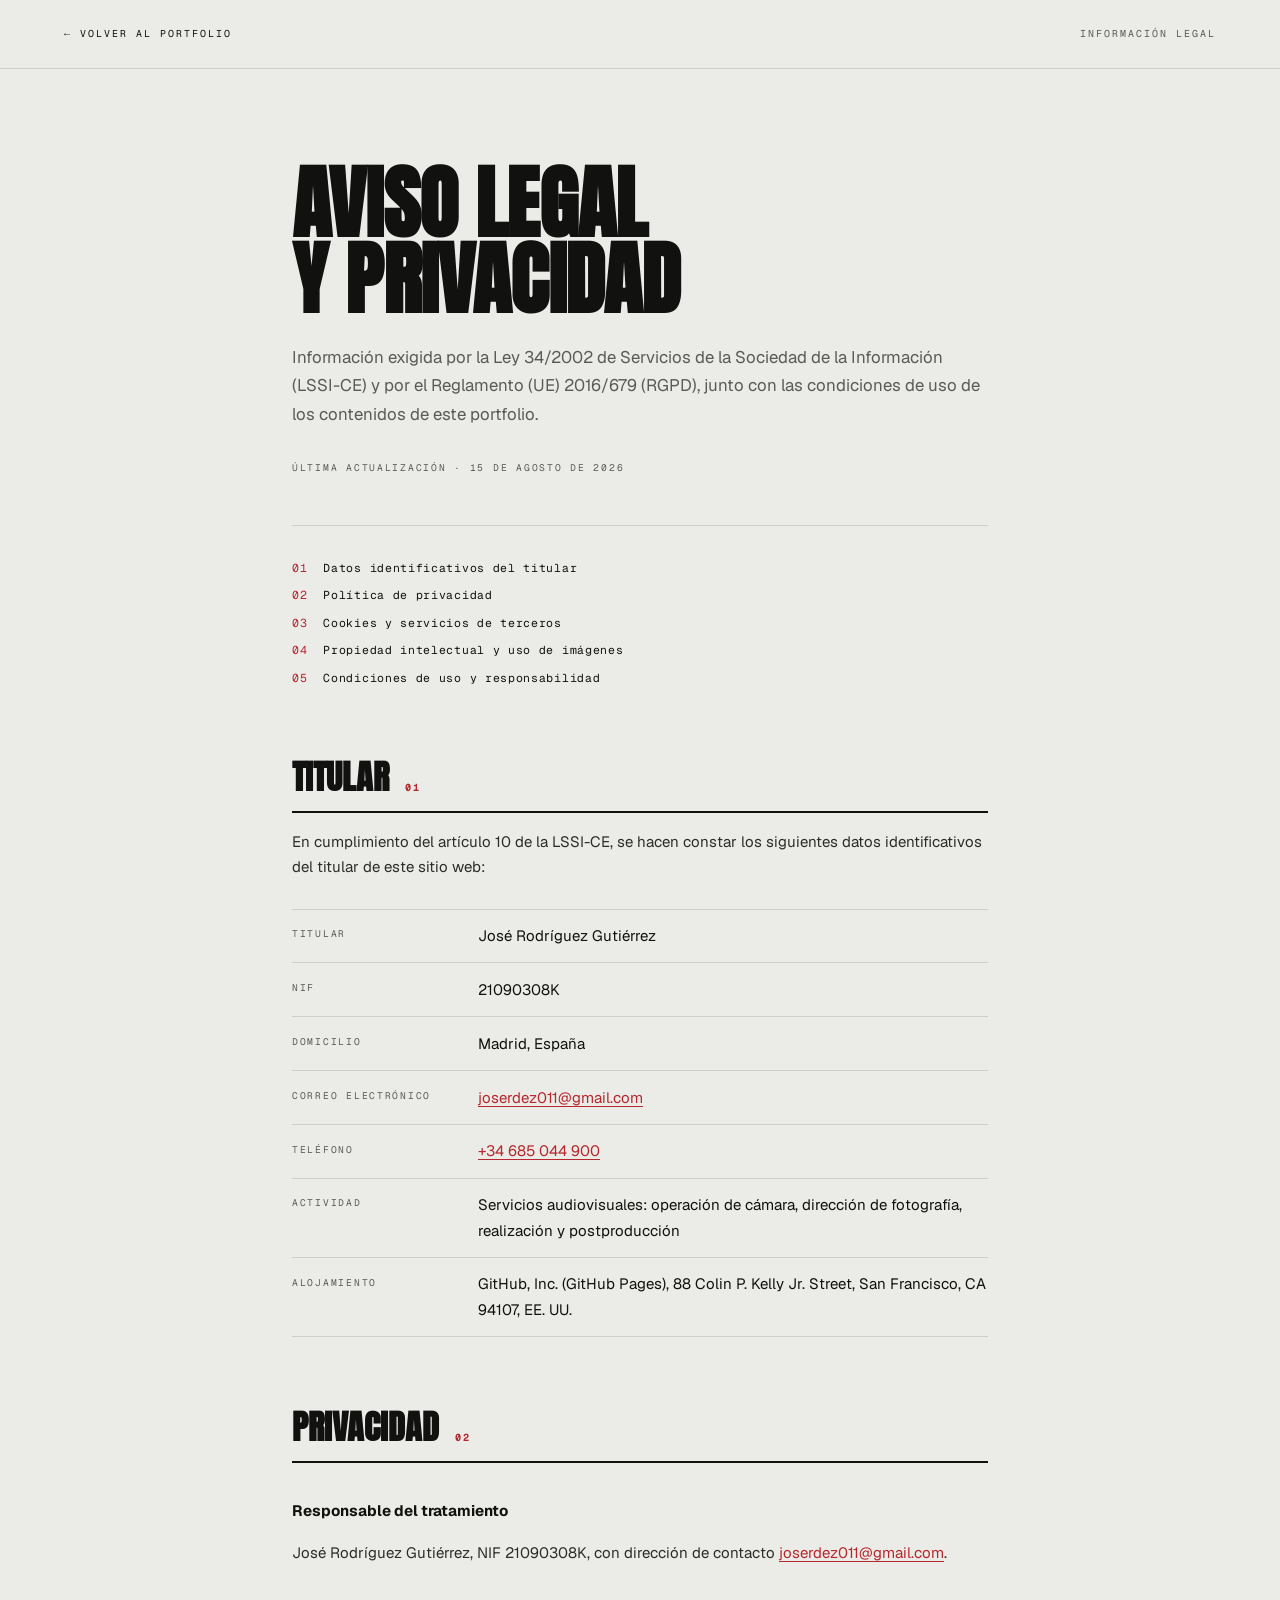
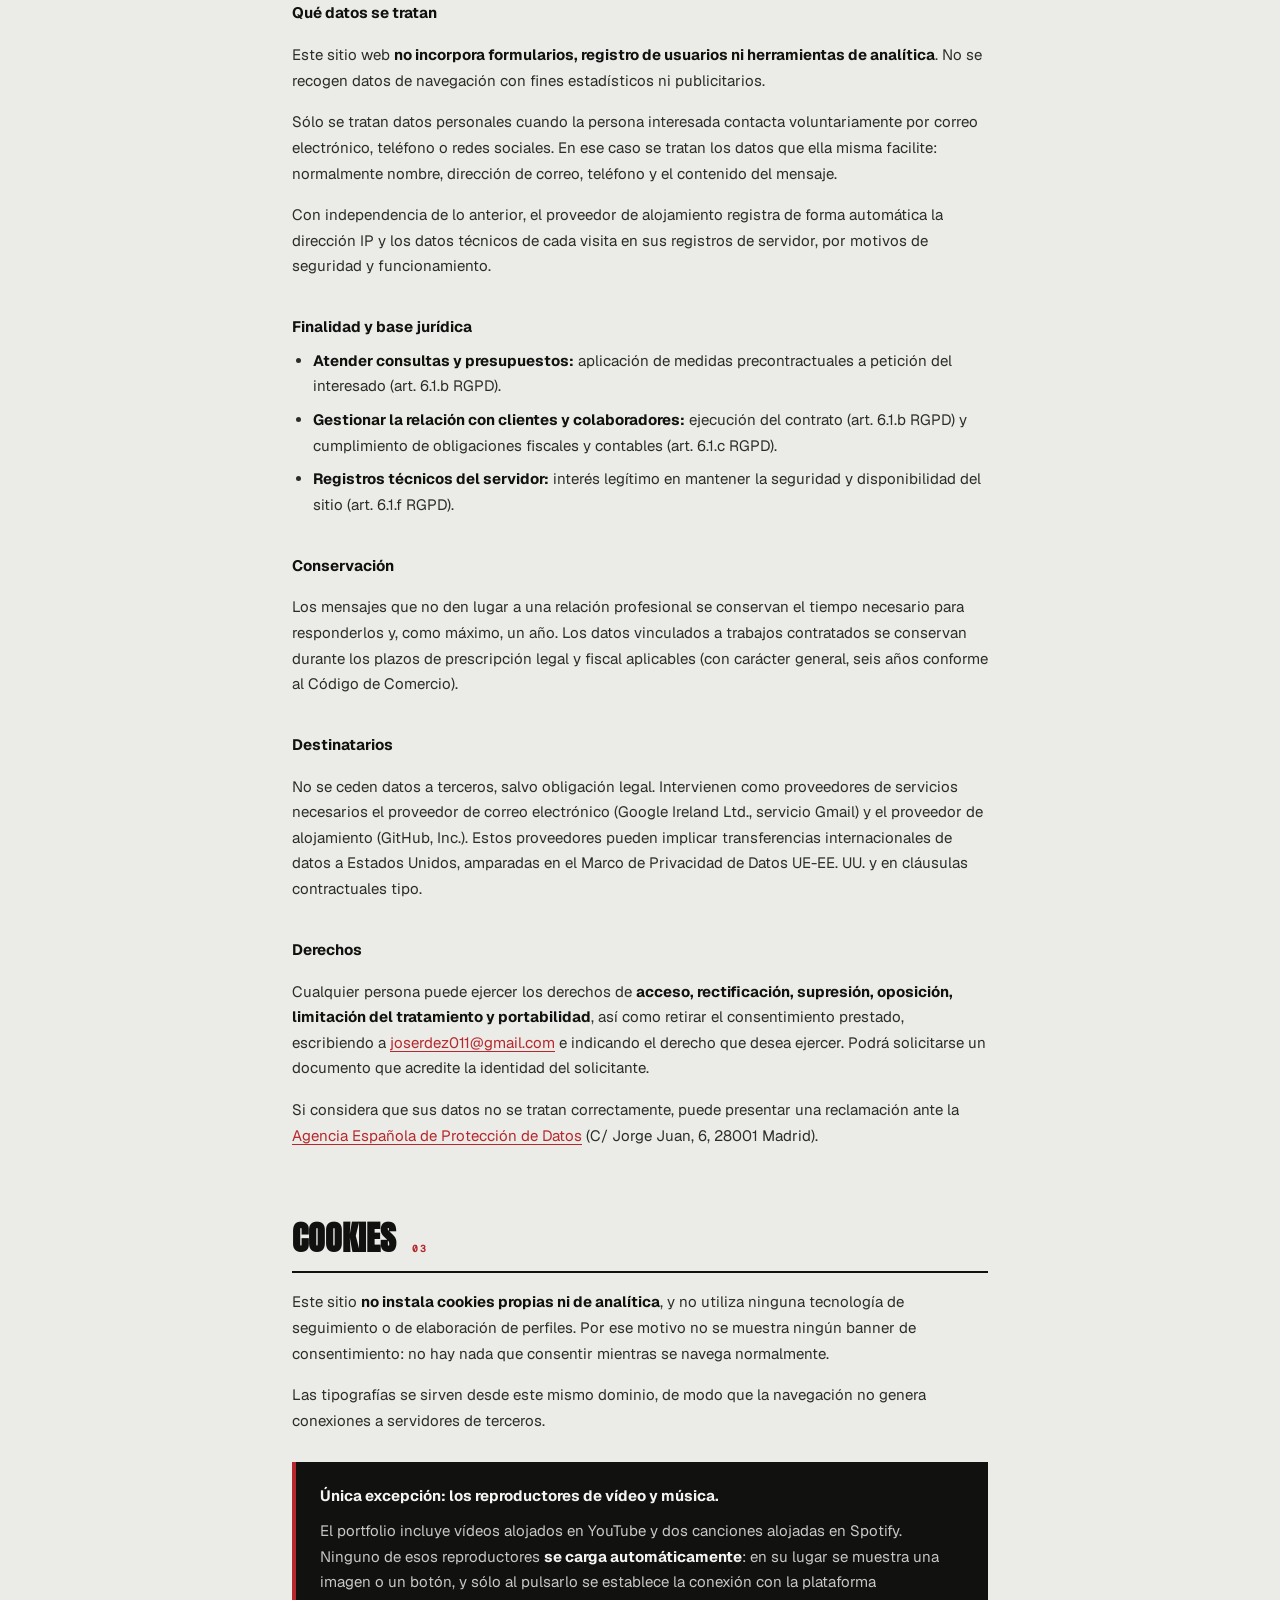
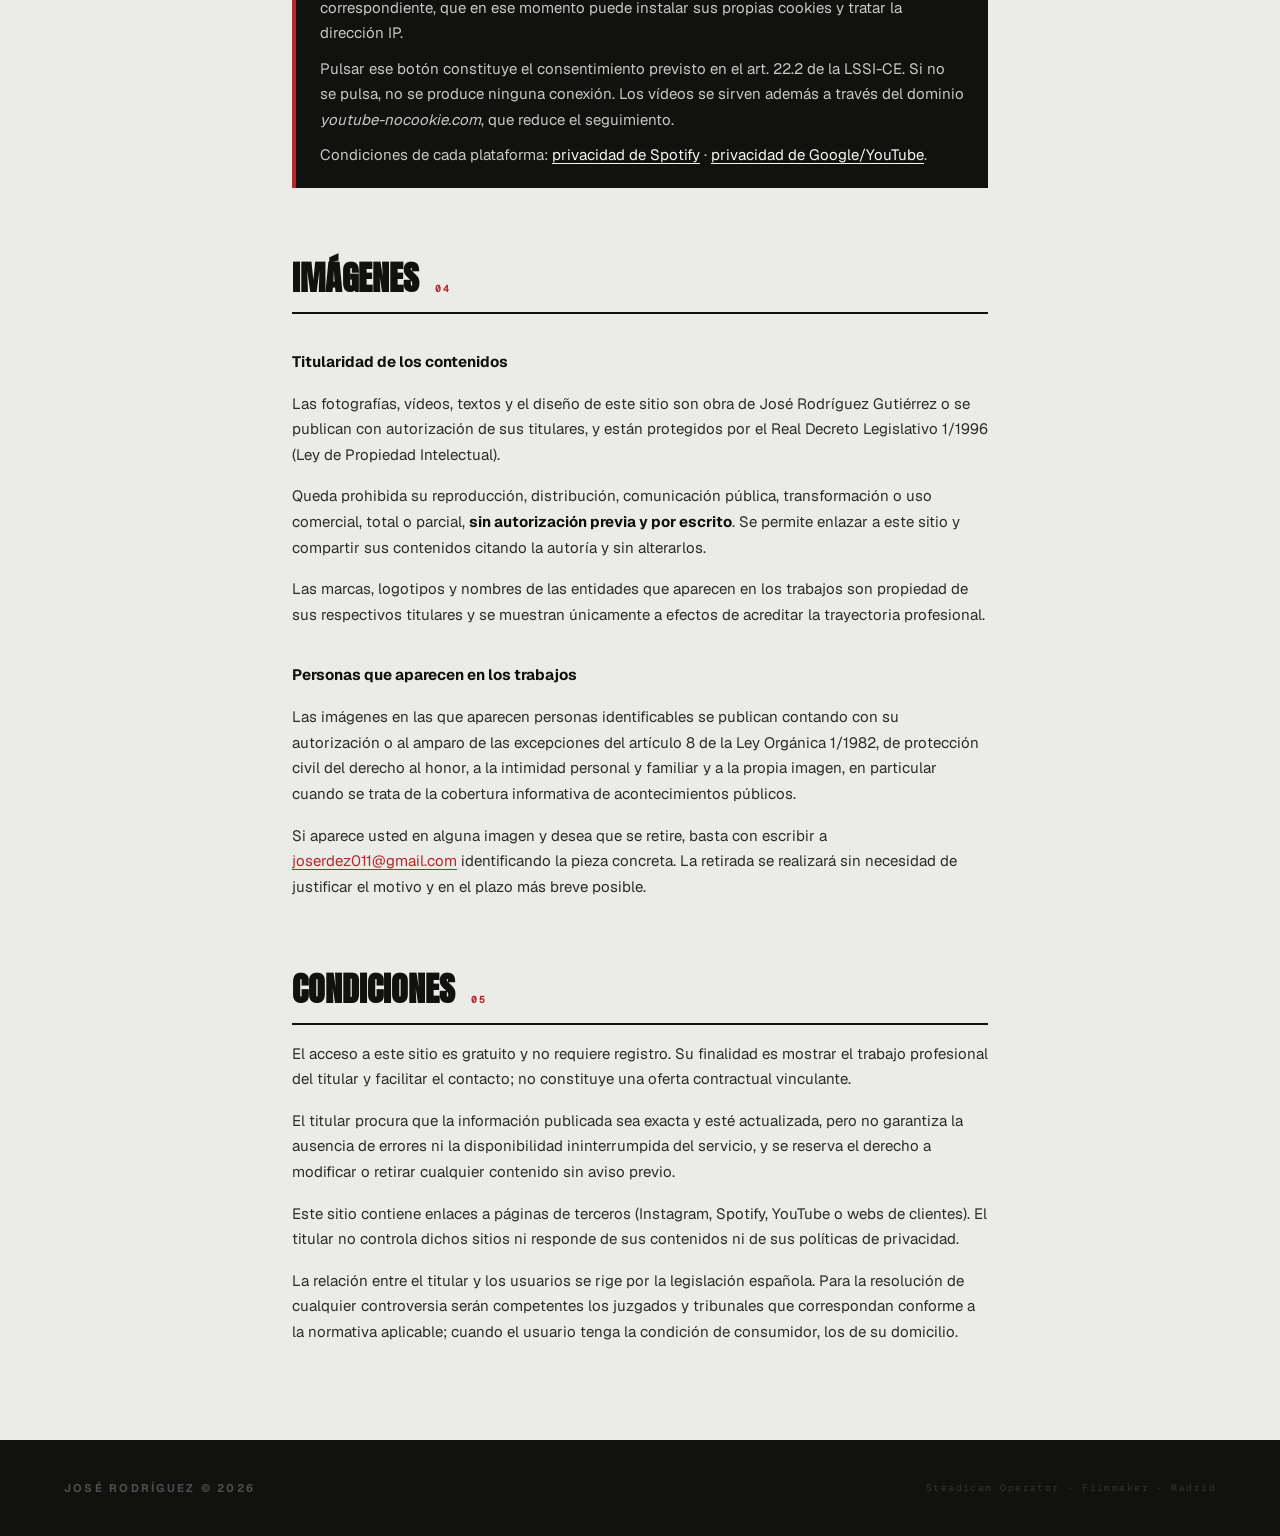
==== legal.html @ 5dd67e98 "Añade aviso legal y elimina las conexiones a terceros Cumplimiento de la LSSI-CE y del RGPD en el po" ====
<!DOCTYPE html>
<html lang="es">
<head>
  <meta charset="UTF-8">
  <meta name="viewport" content="width=device-width, initial-scale=1.0">
  <title>Aviso legal y privacidad — José Rodríguez</title>
  <meta name="description" content="Aviso legal, política de privacidad, uso de cookies y condiciones de uso de las imágenes del portfolio de José Rodríguez.">
  <meta name="robots" content="index, follow">

  <!-- Mismas tipografías autoalojadas que el portfolio (sin terceros). -->
  <link rel="preload" href="resources/fonts/geist-latin.woff2" as="font" type="font/woff2" crossorigin>
  <link href="resources/fonts/fonts.css" rel="stylesheet">

  <style>
    *, *::before, *::after { box-sizing: border-box; margin: 0; padding: 0; }
    html { font-size: 16px; scroll-behavior: smooth; }

    /* Tokens heredados de index.html para mantener la identidad visual. */
    :root {
      --bg:    #ebebe7;
      --red:   #b6282d;
      --dark:  #111110;
      --mid:   #5a5a56;
      --pale:  #d0d0cb;
      --white: #f5f5f2;
      --fh:    'Geist', 'Arial', sans-serif;
      --fb:    'Coolvetica', 'Arial Narrow', 'Arial', sans-serif;
      --fm:    'Geist Mono', monospace;
      --fd:    'Anton', 'Arial Narrow', 'Arial', sans-serif;
    }

    body {
      background: var(--bg);
      color: var(--dark);
      font-family: var(--fb);
      -webkit-font-smoothing: antialiased;
      line-height: 1.7;
    }

    /* ─── Cabecera ─────────────────────────────────────────────── */
    .l-top {
      border-bottom: 1px solid var(--pale);
      padding: 1.6rem clamp(1.4rem, 5vw, 5rem);
      display: flex; justify-content: space-between; align-items: center;
      flex-wrap: wrap; gap: 1rem;
    }
    .l-back {
      font-family: var(--fm); font-size: 0.62rem; letter-spacing: 0.2em;
      text-transform: uppercase; color: var(--dark); text-decoration: none;
      transition: color 0.25s ease;
    }
    .l-back:hover { color: var(--red); }
    .l-tag { font-family: var(--fm); font-size: 0.62rem; letter-spacing: 0.2em; text-transform: uppercase; color: var(--mid); }

    /* ─── Contenido ────────────────────────────────────────────── */
    .l-wrap { max-width: 760px; margin: 0 auto; padding: clamp(3rem, 8vw, 6rem) clamp(1.4rem, 5vw, 2rem) 6rem; }

    .l-title {
      font-family: var(--fd);
      font-size: clamp(2.6rem, 9vw, 5rem);
      line-height: 0.95; letter-spacing: -0.01em;
      text-transform: uppercase;
    }
    .l-intro { font-family: var(--fh); font-size: 1.05rem; color: var(--mid); margin-top: 1.6rem; }
    .l-updated { font-family: var(--fm); font-size: 0.6rem; letter-spacing: 0.18em; text-transform: uppercase; color: var(--mid); margin-top: 2rem; }

    /* Índice */
    .l-toc { margin-top: 3rem; padding-top: 2rem; border-top: 1px solid var(--pale); display: grid; gap: 0.5rem; }
    .l-toc a {
      font-family: var(--fm); font-size: 0.72rem; letter-spacing: 0.06em;
      color: var(--dark); text-decoration: none;
      display: flex; gap: 1rem; transition: color 0.25s ease;
    }
    .l-toc a:hover { color: var(--red); }
    .l-toc span { color: var(--red); }

    section { margin-top: 4.5rem; scroll-margin-top: 2rem; }
    h2 {
      font-family: var(--fd);
      font-size: clamp(1.5rem, 4.5vw, 2.1rem);
      line-height: 1.1; text-transform: uppercase;
      padding-bottom: 0.9rem; border-bottom: 2px solid var(--dark);
      display: flex; align-items: baseline; gap: 1rem;
    }
    h2 em { font-family: var(--fm); font-size: 0.6rem; font-style: normal; letter-spacing: 0.2em; color: var(--red); }
    h3 {
      font-family: var(--fh); font-size: 0.95rem; font-weight: 700;
      margin-top: 2.2rem;
    }
    p, li { font-family: var(--fh); font-size: 0.94rem; color: #2c2c29; margin-top: 1rem; }
    a { color: var(--red); text-underline-offset: 3px; }
    ul { margin-top: 0.4rem; padding-left: 1.3rem; }
    li { margin-top: 0.5rem; }
    strong { font-weight: 700; color: var(--dark); }

    /* Ficha de datos identificativos */
    .l-data { margin-top: 1.8rem; border-top: 1px solid var(--pale); }
    .l-row { display: grid; grid-template-columns: 170px 1fr; gap: 1rem; padding: 0.85rem 0; border-bottom: 1px solid var(--pale); }
    .l-row dt { font-family: var(--fm); font-size: 0.6rem; letter-spacing: 0.18em; text-transform: uppercase; color: var(--mid); padding-top: 0.2rem; }
    .l-row dd { font-family: var(--fh); font-size: 0.94rem; }
    @media (max-width: 560px) { .l-row { grid-template-columns: 1fr; gap: 0.2rem; } }

    /* Aviso destacado */
    .l-note {
      margin-top: 1.8rem; padding: 1.3rem 1.5rem;
      background: var(--dark); color: var(--white); border-left: 4px solid var(--red);
    }
    .l-note p { color: rgba(245,245,242,0.8); margin-top: 0.6rem; }
    .l-note p:first-child { margin-top: 0; }
    .l-note a { color: var(--white); }
    .l-note strong { color: var(--white); }

    footer {
      background: var(--dark); color: rgba(255,255,255,0.25);
      padding: 2.4rem clamp(1.4rem, 5vw, 5rem);
      display: flex; justify-content: space-between; align-items: center;
      flex-wrap: wrap; gap: 1rem 2rem;
    }
    .foot-name { font-family: var(--fh); font-size: 0.7rem; font-weight: 700; letter-spacing: 0.2em; text-transform: uppercase; }
    .foot-copy { font-family: var(--fm); font-size: 0.6rem; letter-spacing: 0.15em; color: rgba(255,255,255,0.15); }
  </style>
</head>
<body>

<header class="l-top">
  <a class="l-back" href="index.html">← Volver al portfolio</a>
  <span class="l-tag">Información legal</span>
</header>

<main class="l-wrap">
  <h1 class="l-title">Aviso legal<br>y privacidad</h1>
  <p class="l-intro">Información exigida por la Ley 34/2002 de Servicios de la Sociedad de la Información (LSSI-CE) y por el Reglamento (UE) 2016/679 (RGPD), junto con las condiciones de uso de los contenidos de este portfolio.</p>
  <p class="l-updated">Última actualización · 15 de agosto de 2026</p>

  <nav class="l-toc" aria-label="Índice">
    <a href="#titular"><span>01</span> Datos identificativos del titular</a>
    <a href="#privacidad"><span>02</span> Política de privacidad</a>
    <a href="#cookies"><span>03</span> Cookies y servicios de terceros</a>
    <a href="#imagenes"><span>04</span> Propiedad intelectual y uso de imágenes</a>
    <a href="#condiciones"><span>05</span> Condiciones de uso y responsabilidad</a>
  </nav>

  <!-- ════════ 01 · LSSI art. 10: datos que todo prestador de servicios debe publicar ════════ -->
  <section id="titular">
    <h2>Titular <em>01</em></h2>
    <p>En cumplimiento del artículo 10 de la LSSI-CE, se hacen constar los siguientes datos identificativos del titular de este sitio web:</p>
    <dl class="l-data">
      <div class="l-row"><dt>Titular</dt><dd>José Rodríguez Gutiérrez</dd></div>
      <div class="l-row"><dt>NIF</dt><dd>21090308K</dd></div>
      <div class="l-row"><dt>Domicilio</dt><dd>Madrid, España <!-- TODO: sustituir por la dirección completa (vía, número, CP y municipio). El art. 10.1.a LSSI exige domicilio, no basta la provincia. --></dd></div>
      <div class="l-row"><dt>Correo electrónico</dt><dd><a href="mailto:joserdez011@gmail.com">joserdez011@gmail.com</a></dd></div>
      <div class="l-row"><dt>Teléfono</dt><dd><a href="tel:+34685044900">+34 685 044 900</a></dd></div>
      <div class="l-row"><dt>Actividad</dt><dd>Servicios audiovisuales: operación de cámara, dirección de fotografía, realización y postproducción</dd></div>
      <div class="l-row"><dt>Alojamiento</dt><dd>GitHub, Inc. (GitHub Pages), 88 Colin P. Kelly Jr. Street, San Francisco, CA 94107, EE. UU.</dd></div>
    </dl>
  </section>

  <!-- ════════ 02 · RGPD art. 13: información a facilitar al interesado ════════ -->
  <section id="privacidad">
    <h2>Privacidad <em>02</em></h2>

    <h3>Responsable del tratamiento</h3>
    <p>José Rodríguez Gutiérrez, NIF 21090308K, con dirección de contacto <a href="mailto:joserdez011@gmail.com">joserdez011@gmail.com</a>.</p>

    <h3>Qué datos se tratan</h3>
    <p>Este sitio web <strong>no incorpora formularios, registro de usuarios ni herramientas de analítica</strong>. No se recogen datos de navegación con fines estadísticos ni publicitarios.</p>
    <p>Sólo se tratan datos personales cuando la persona interesada contacta voluntariamente por correo electrónico, teléfono o redes sociales. En ese caso se tratan los datos que ella misma facilite: normalmente nombre, dirección de correo, teléfono y el contenido del mensaje.</p>
    <p>Con independencia de lo anterior, el proveedor de alojamiento registra de forma automática la dirección IP y los datos técnicos de cada visita en sus registros de servidor, por motivos de seguridad y funcionamiento.</p>

    <h3>Finalidad y base jurídica</h3>
    <ul>
      <li><strong>Atender consultas y presupuestos:</strong> aplicación de medidas precontractuales a petición del interesado (art. 6.1.b RGPD).</li>
      <li><strong>Gestionar la relación con clientes y colaboradores:</strong> ejecución del contrato (art. 6.1.b RGPD) y cumplimiento de obligaciones fiscales y contables (art. 6.1.c RGPD).</li>
      <li><strong>Registros técnicos del servidor:</strong> interés legítimo en mantener la seguridad y disponibilidad del sitio (art. 6.1.f RGPD).</li>
    </ul>

    <h3>Conservación</h3>
    <p>Los mensajes que no den lugar a una relación profesional se conservan el tiempo necesario para responderlos y, como máximo, un año. Los datos vinculados a trabajos contratados se conservan durante los plazos de prescripción legal y fiscal aplicables (con carácter general, seis años conforme al Código de Comercio).</p>

    <h3>Destinatarios</h3>
    <p>No se ceden datos a terceros, salvo obligación legal. Intervienen como proveedores de servicios necesarios el proveedor de correo electrónico (Google Ireland Ltd., servicio Gmail) y el proveedor de alojamiento (GitHub, Inc.). Estos proveedores pueden implicar transferencias internacionales de datos a Estados Unidos, amparadas en el Marco de Privacidad de Datos UE-EE. UU. y en cláusulas contractuales tipo.</p>

    <h3>Derechos</h3>
    <p>Cualquier persona puede ejercer los derechos de <strong>acceso, rectificación, supresión, oposición, limitación del tratamiento y portabilidad</strong>, así como retirar el consentimiento prestado, escribiendo a <a href="mailto:joserdez011@gmail.com">joserdez011@gmail.com</a> e indicando el derecho que desea ejercer. Podrá solicitarse un documento que acredite la identidad del solicitante.</p>
    <p>Si considera que sus datos no se tratan correctamente, puede presentar una reclamación ante la <a href="https://www.aepd.es" target="_blank" rel="noopener">Agencia Española de Protección de Datos</a> (C/ Jorge Juan, 6, 28001 Madrid).</p>
  </section>

  <!-- ════════ 03 · LSSI art. 22.2 ════════ -->
  <section id="cookies">
    <h2>Cookies <em>03</em></h2>
    <p>Este sitio <strong>no instala cookies propias ni de analítica</strong>, y no utiliza ninguna tecnología de seguimiento o de elaboración de perfiles. Por ese motivo no se muestra ningún banner de consentimiento: no hay nada que consentir mientras se navega normalmente.</p>
    <p>Las tipografías se sirven desde este mismo dominio, de modo que la navegación no genera conexiones a servidores de terceros.</p>

    <div class="l-note">
      <p><strong>Única excepción: los reproductores de vídeo y música.</strong></p>
      <p>El portfolio incluye vídeos alojados en YouTube y dos canciones alojadas en Spotify. Ninguno de esos reproductores <strong>se carga automáticamente</strong>: en su lugar se muestra una imagen o un botón, y sólo al pulsarlo se establece la conexión con la plataforma correspondiente, que en ese momento puede instalar sus propias cookies y tratar la dirección IP.</p>
      <p>Pulsar ese botón constituye el consentimiento previsto en el art. 22.2 de la LSSI-CE. Si no se pulsa, no se produce ninguna conexión. Los vídeos se sirven además a través del dominio <em>youtube-nocookie.com</em>, que reduce el seguimiento.</p>
      <p>Condiciones de cada plataforma: <a href="https://www.spotify.com/es/legal/privacy-policy/" target="_blank" rel="noopener">privacidad de Spotify</a> · <a href="https://policies.google.com/privacy" target="_blank" rel="noopener">privacidad de Google/YouTube</a>.</p>
    </div>
  </section>

  <!-- ════════ 04 · Propiedad intelectual + derecho a la propia imagen (LO 1/1982) ════════ -->
  <section id="imagenes">
    <h2>Imágenes <em>04</em></h2>

    <h3>Titularidad de los contenidos</h3>
    <p>Las fotografías, vídeos, textos y el diseño de este sitio son obra de José Rodríguez Gutiérrez o se publican con autorización de sus titulares, y están protegidos por el Real Decreto Legislativo 1/1996 (Ley de Propiedad Intelectual).</p>
    <p>Queda prohibida su reproducción, distribución, comunicación pública, transformación o uso comercial, total o parcial, <strong>sin autorización previa y por escrito</strong>. Se permite enlazar a este sitio y compartir sus contenidos citando la autoría y sin alterarlos.</p>
    <p>Las marcas, logotipos y nombres de las entidades que aparecen en los trabajos son propiedad de sus respectivos titulares y se muestran únicamente a efectos de acreditar la trayectoria profesional.</p>

    <h3>Personas que aparecen en los trabajos</h3>
    <p>Las imágenes en las que aparecen personas identificables se publican contando con su autorización o al amparo de las excepciones del artículo 8 de la Ley Orgánica 1/1982, de protección civil del derecho al honor, a la intimidad personal y familiar y a la propia imagen, en particular cuando se trata de la cobertura informativa de acontecimientos públicos.</p>
    <p>Si aparece usted en alguna imagen y desea que se retire, basta con escribir a <a href="mailto:joserdez011@gmail.com">joserdez011@gmail.com</a> identificando la pieza concreta. La retirada se realizará sin necesidad de justificar el motivo y en el plazo más breve posible.</p>
  </section>

  <!-- ════════ 05 ════════ -->
  <section id="condiciones">
    <h2>Condiciones <em>05</em></h2>
    <p>El acceso a este sitio es gratuito y no requiere registro. Su finalidad es mostrar el trabajo profesional del titular y facilitar el contacto; no constituye una oferta contractual vinculante.</p>
    <p>El titular procura que la información publicada sea exacta y esté actualizada, pero no garantiza la ausencia de errores ni la disponibilidad ininterrumpida del servicio, y se reserva el derecho a modificar o retirar cualquier contenido sin aviso previo.</p>
    <p>Este sitio contiene enlaces a páginas de terceros (Instagram, Spotify, YouTube o webs de clientes). El titular no controla dichos sitios ni responde de sus contenidos ni de sus políticas de privacidad.</p>
    <p>La relación entre el titular y los usuarios se rige por la legislación española. Para la resolución de cualquier controversia serán competentes los juzgados y tribunales que correspondan conforme a la normativa aplicable; cuando el usuario tenga la condición de consumidor, los de su domicilio.</p>
  </section>
</main>

<footer>
  <div class="foot-name">José Rodríguez © 2026</div>
  <div class="foot-copy">Steadicam Operator · Filmmaker · Madrid</div>
</footer>

</body>
</html>
---- resources/fonts/fonts.css ----
/* ════════════════════════════════════════════════════════════
   TIPOGRAFÍAS AUTOALOJADAS
   Servidas desde el propio dominio para no enviar la IP de cada
   visitante a servidores de terceros (fonts.gstatic.com / cdnfonts).
   Regenerar con scripts/selfhost_fonts.py si cambian las familias.
   ════════════════════════════════════════════════════════════ */

/* Anton · latin-ext */
@font-face {
  font-family: 'Anton';
  font-style: normal;
  font-weight: 400;
  font-display: swap;
  src: url(./anton-latin-ext.woff2) format('woff2');
  unicode-range: U+0100-02BA, U+02BD-02C5, U+02C7-02CC, U+02CE-02D7, U+02DD-02FF, U+0304, U+0308, U+0329, U+1D00-1DBF, U+1E00-1E9F, U+1EF2-1EFF, U+2020, U+20A0-20AB, U+20AD-20C0, U+2113, U+2C60-2C7F, U+A720-A7FF;
}

/* Anton · latin */
@font-face {
  font-family: 'Anton';
  font-style: normal;
  font-weight: 400;
  font-display: swap;
  src: url(./anton-latin.woff2) format('woff2');
  unicode-range: U+0000-00FF, U+0131, U+0152-0153, U+02BB-02BC, U+02C6, U+02DA, U+02DC, U+0304, U+0308, U+0329, U+2000-206F, U+20AC, U+2122, U+2191, U+2193, U+2212, U+2215, U+FEFF, U+FFFD;
}

/* Geist · latin-ext */
@font-face {
  font-family: 'Geist';
  font-style: normal;
  font-weight: 300 900;
  font-display: swap;
  src: url(./geist-latin-ext.woff2) format('woff2');
  unicode-range: U+0100-02BA, U+02BD-02C5, U+02C7-02CC, U+02CE-02D7, U+02DD-02FF, U+0304, U+0308, U+0329, U+1D00-1DBF, U+1E00-1E9F, U+1EF2-1EFF, U+2020, U+20A0-20AB, U+20AD-20C0, U+2113, U+2C60-2C7F, U+A720-A7FF;
}

/* Geist · latin */
@font-face {
  font-family: 'Geist';
  font-style: normal;
  font-weight: 300 900;
  font-display: swap;
  src: url(./geist-latin.woff2) format('woff2');
  unicode-range: U+0000-00FF, U+0131, U+0152-0153, U+02BB-02BC, U+02C6, U+02DA, U+02DC, U+0304, U+0308, U+0329, U+2000-206F, U+20AC, U+2122, U+2191, U+2193, U+2212, U+2215, U+FEFF, U+FFFD;
}

/* Geist Mono · latin-ext */
@font-face {
  font-family: 'Geist Mono';
  font-style: normal;
  font-weight: 400 500;
  font-display: swap;
  src: url(./geist-mono-latin-ext.woff2) format('woff2');
  unicode-range: U+0100-02BA, U+02BD-02C5, U+02C7-02CC, U+02CE-02D7, U+02DD-02FF, U+0304, U+0308, U+0329, U+1D00-1DBF, U+1E00-1E9F, U+1EF2-1EFF, U+2020, U+20A0-20AB, U+20AD-20C0, U+2113, U+2C60-2C7F, U+A720-A7FF;
}

/* Geist Mono · latin */
@font-face {
  font-family: 'Geist Mono';
  font-style: normal;
  font-weight: 400 500;
  font-display: swap;
  src: url(./geist-mono-latin.woff2) format('woff2');
  unicode-range: U+0000-00FF, U+0131, U+0152-0153, U+02BB-02BC, U+02C6, U+02DA, U+02DC, U+0304, U+0308, U+0329, U+2000-206F, U+20AC, U+2122, U+2191, U+2193, U+2212, U+2215, U+FEFF, U+FFFD;
}

/* Coolvetica · Ray Larabie (Typodermic), uso libre */
@font-face {
  font-family: 'Coolvetica';
  font-style: normal;
  font-weight: 400;
  font-display: swap;
  src: url(./coolvetica.woff) format('woff');
}
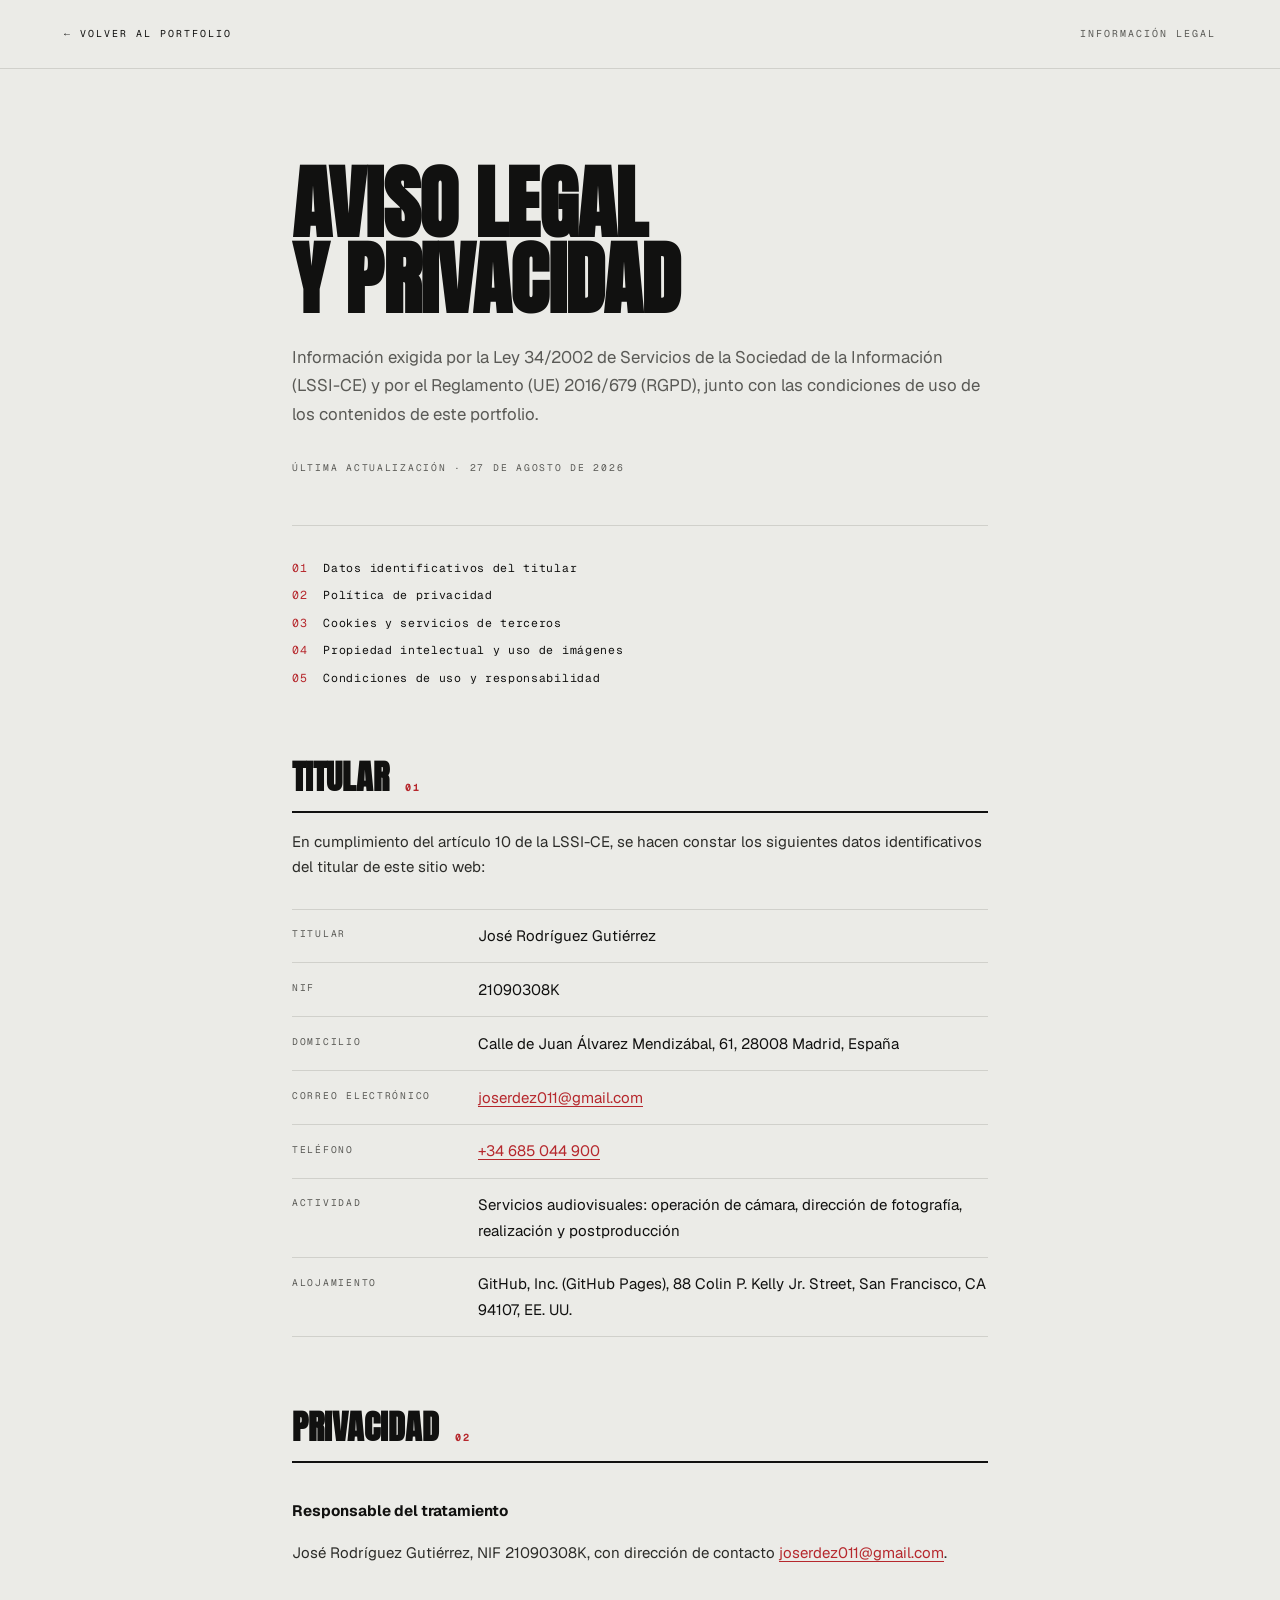
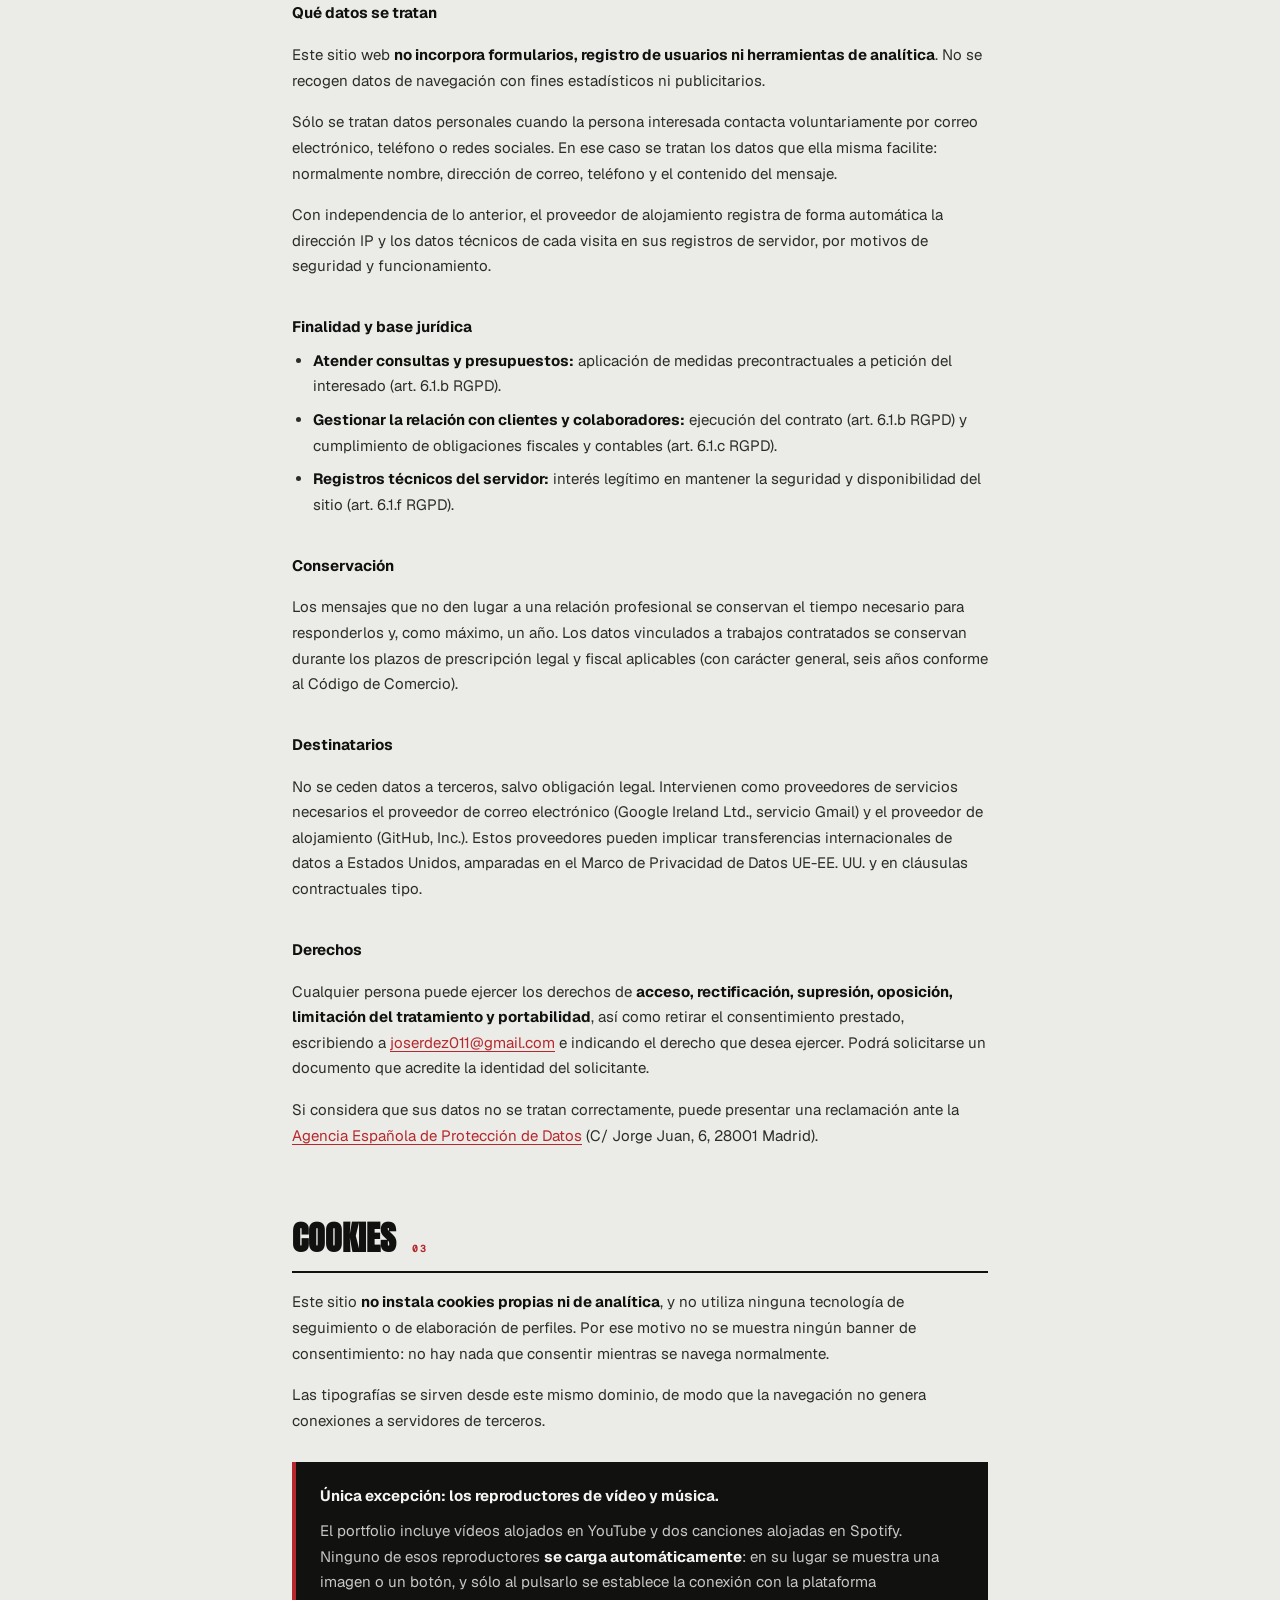
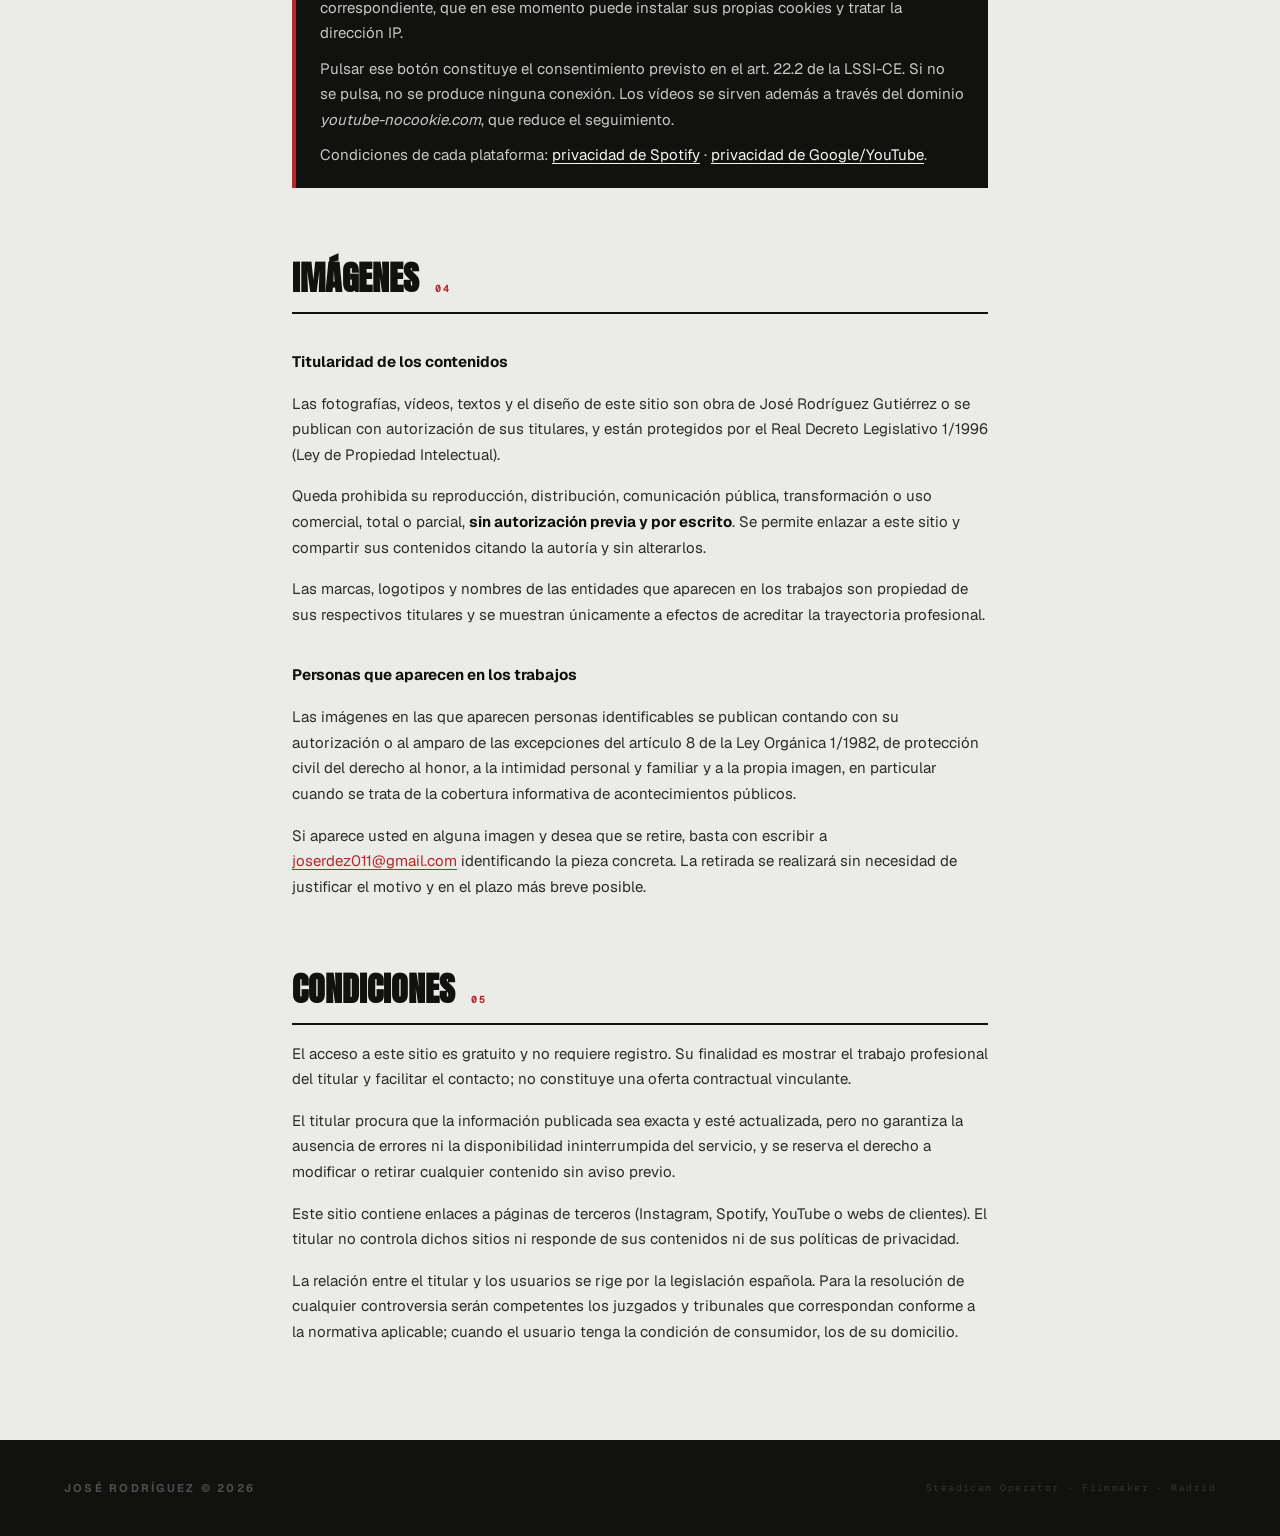
==== commit 7d90b7c7: "Completa el domicilio del titular en el aviso legal El art. 10.1.a de la LSSI exige domicilio comple" ====
--- a/legal.html
+++ b/legal.html
@@ -130,7 +130,7 @@
 <main class="l-wrap">
   <h1 class="l-title">Aviso legal<br>y privacidad</h1>
   <p class="l-intro">Información exigida por la Ley 34/2002 de Servicios de la Sociedad de la Información (LSSI-CE) y por el Reglamento (UE) 2016/679 (RGPD), junto con las condiciones de uso de los contenidos de este portfolio.</p>
-  <p class="l-updated">Última actualización · 15 de agosto de 2026</p>
+  <p class="l-updated">Última actualización · 27 de agosto de 2026</p>
 
   <nav class="l-toc" aria-label="Índice">
     <a href="#titular"><span>01</span> Datos identificativos del titular</a>
@@ -147,7 +147,7 @@
     <dl class="l-data">
       <div class="l-row"><dt>Titular</dt><dd>José Rodríguez Gutiérrez</dd></div>
       <div class="l-row"><dt>NIF</dt><dd>21090308K</dd></div>
-      <div class="l-row"><dt>Domicilio</dt><dd>Madrid, España <!-- TODO: sustituir por la dirección completa (vía, número, CP y municipio). El art. 10.1.a LSSI exige domicilio, no basta la provincia. --></dd></div>
+      <div class="l-row"><dt>Domicilio</dt><dd>Calle de Juan Álvarez Mendizábal, 61, 28008 Madrid, España</dd></div>
       <div class="l-row"><dt>Correo electrónico</dt><dd><a href="mailto:joserdez011@gmail.com">joserdez011@gmail.com</a></dd></div>
       <div class="l-row"><dt>Teléfono</dt><dd><a href="tel:+34685044900">+34 685 044 900</a></dd></div>
       <div class="l-row"><dt>Actividad</dt><dd>Servicios audiovisuales: operación de cámara, dirección de fotografía, realización y postproducción</dd></div>
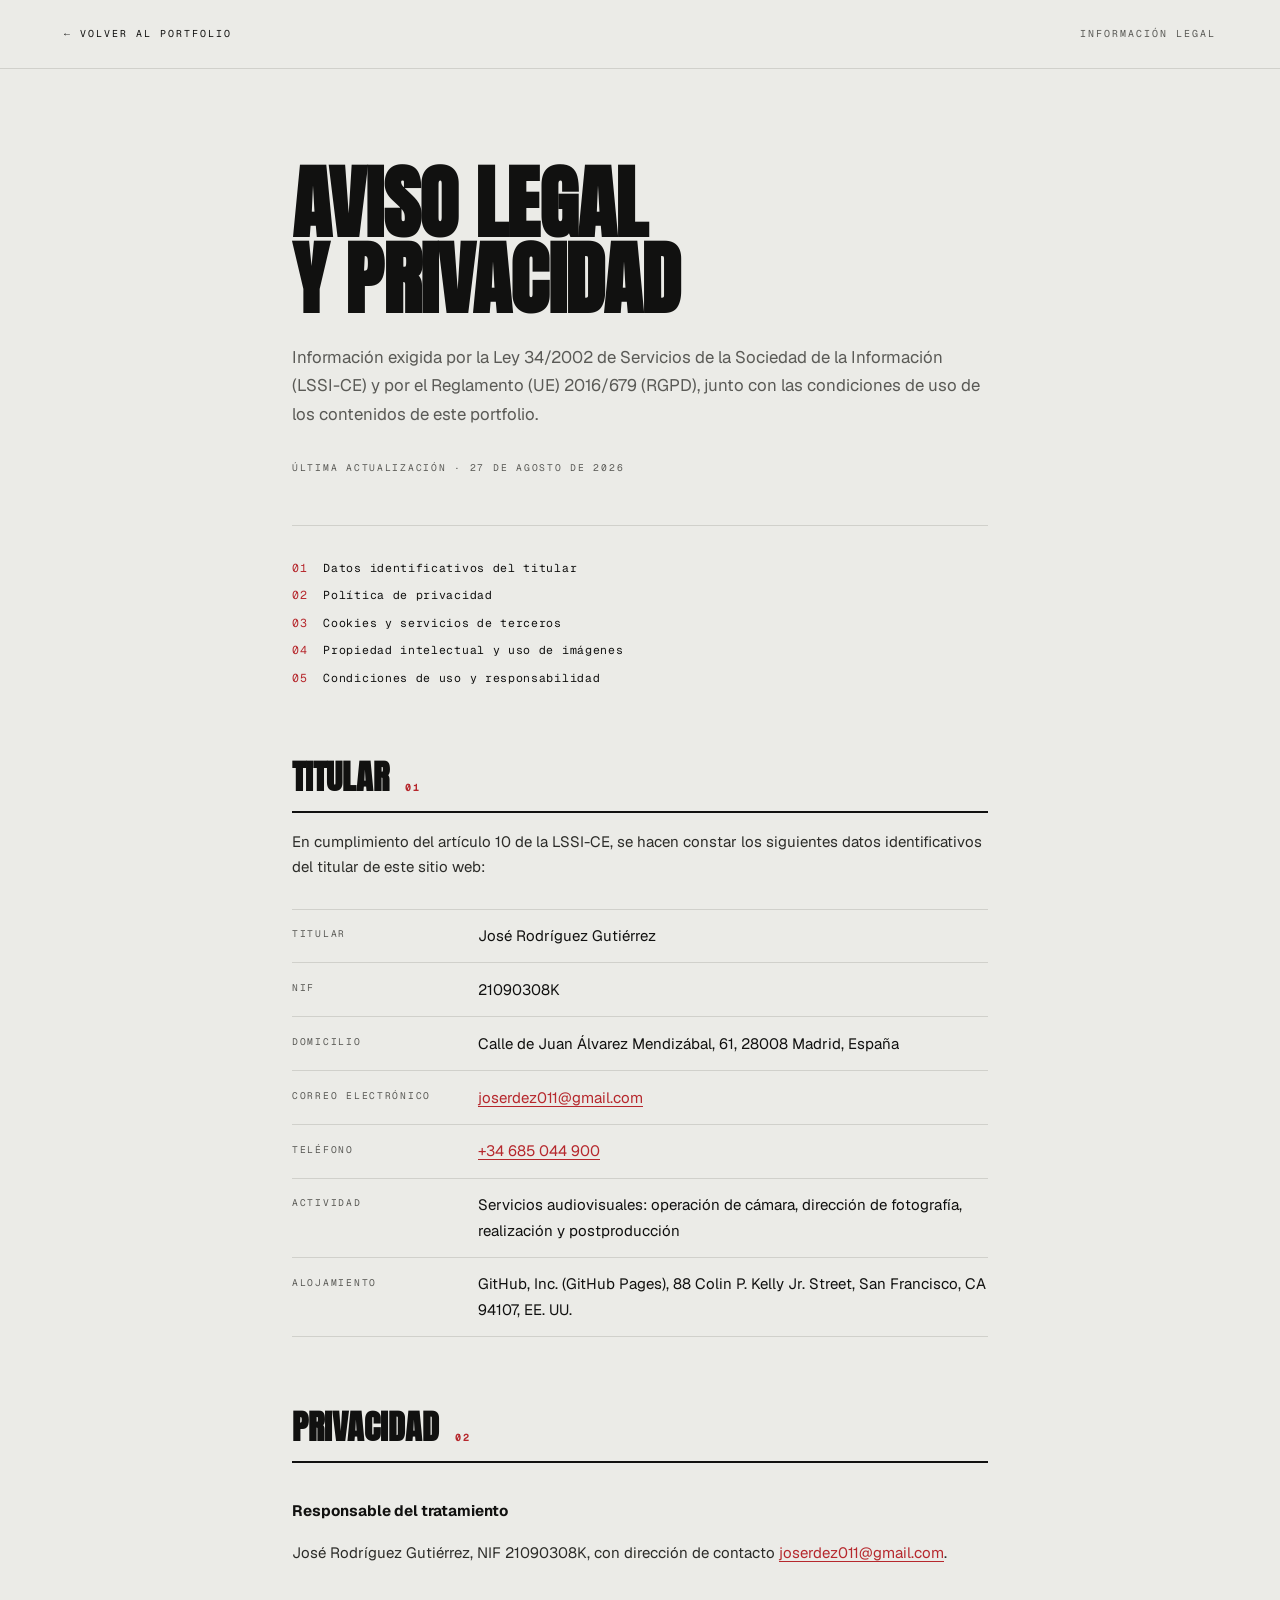
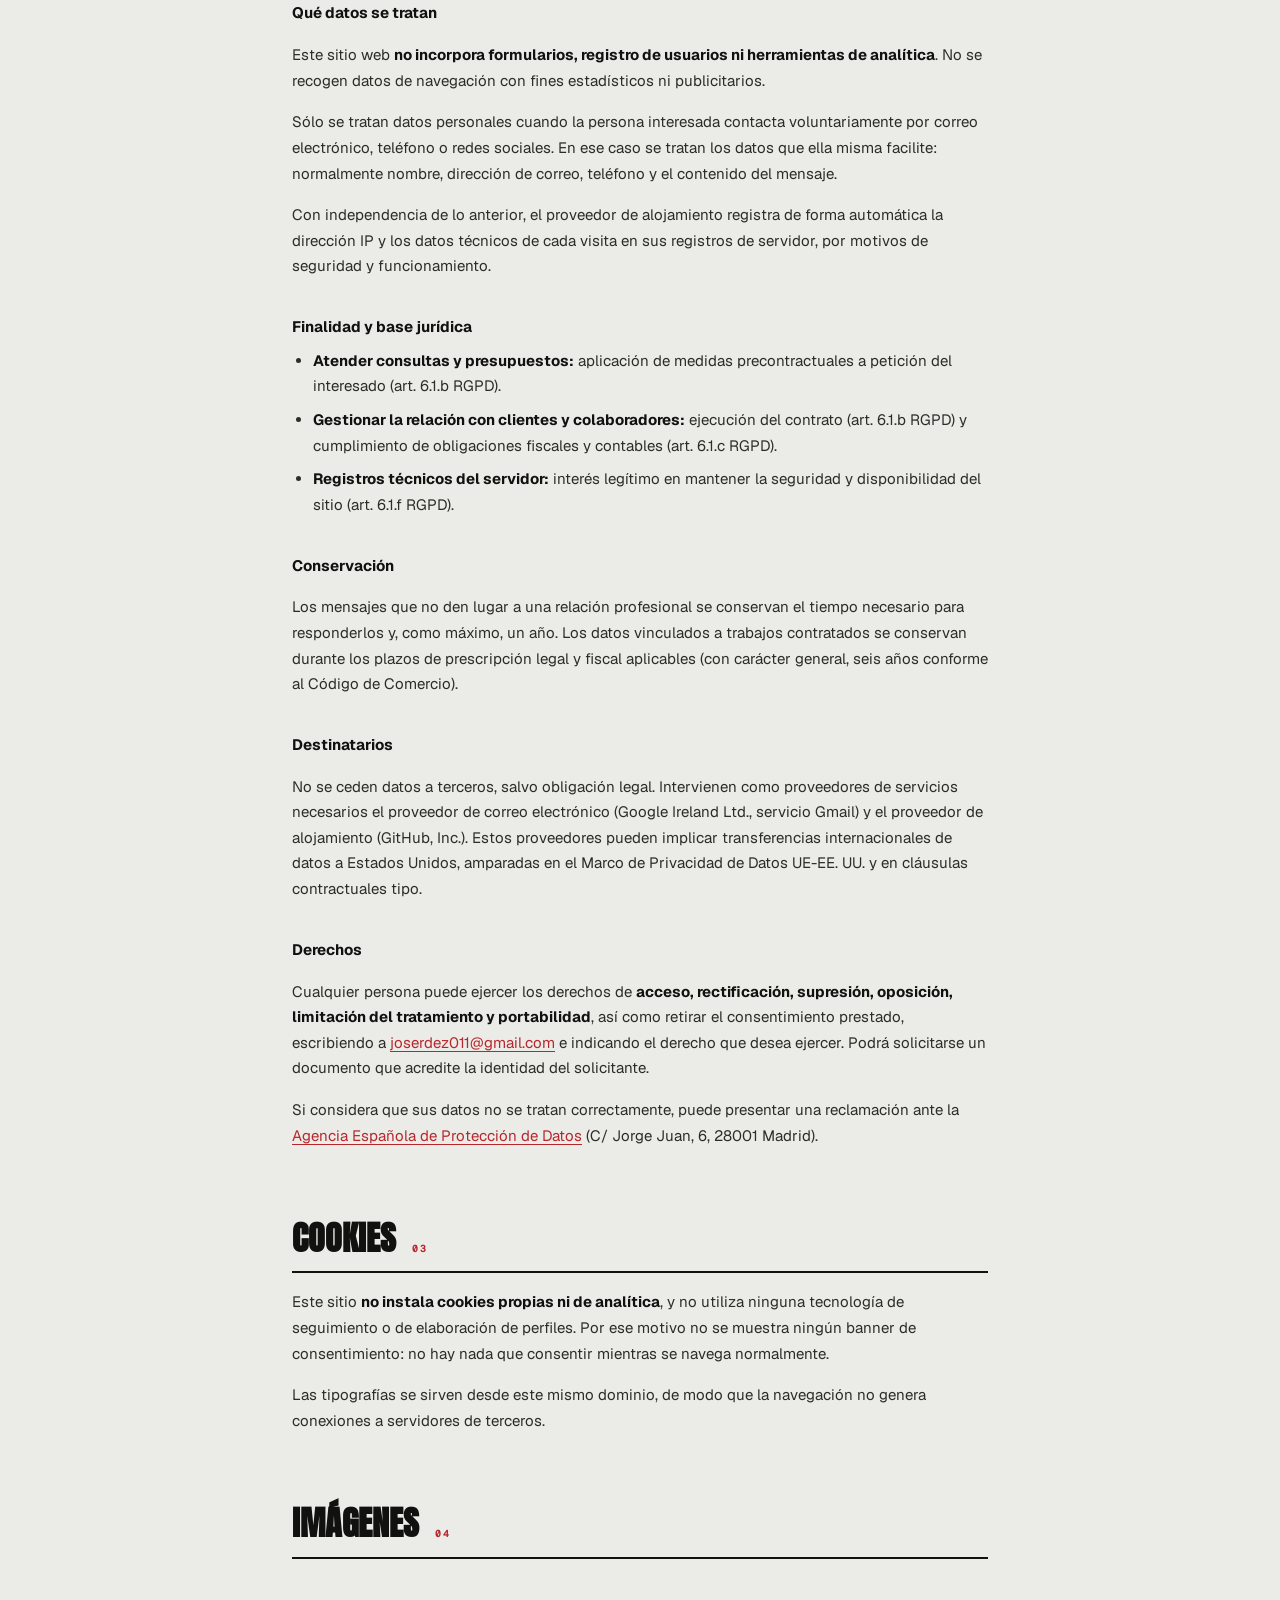
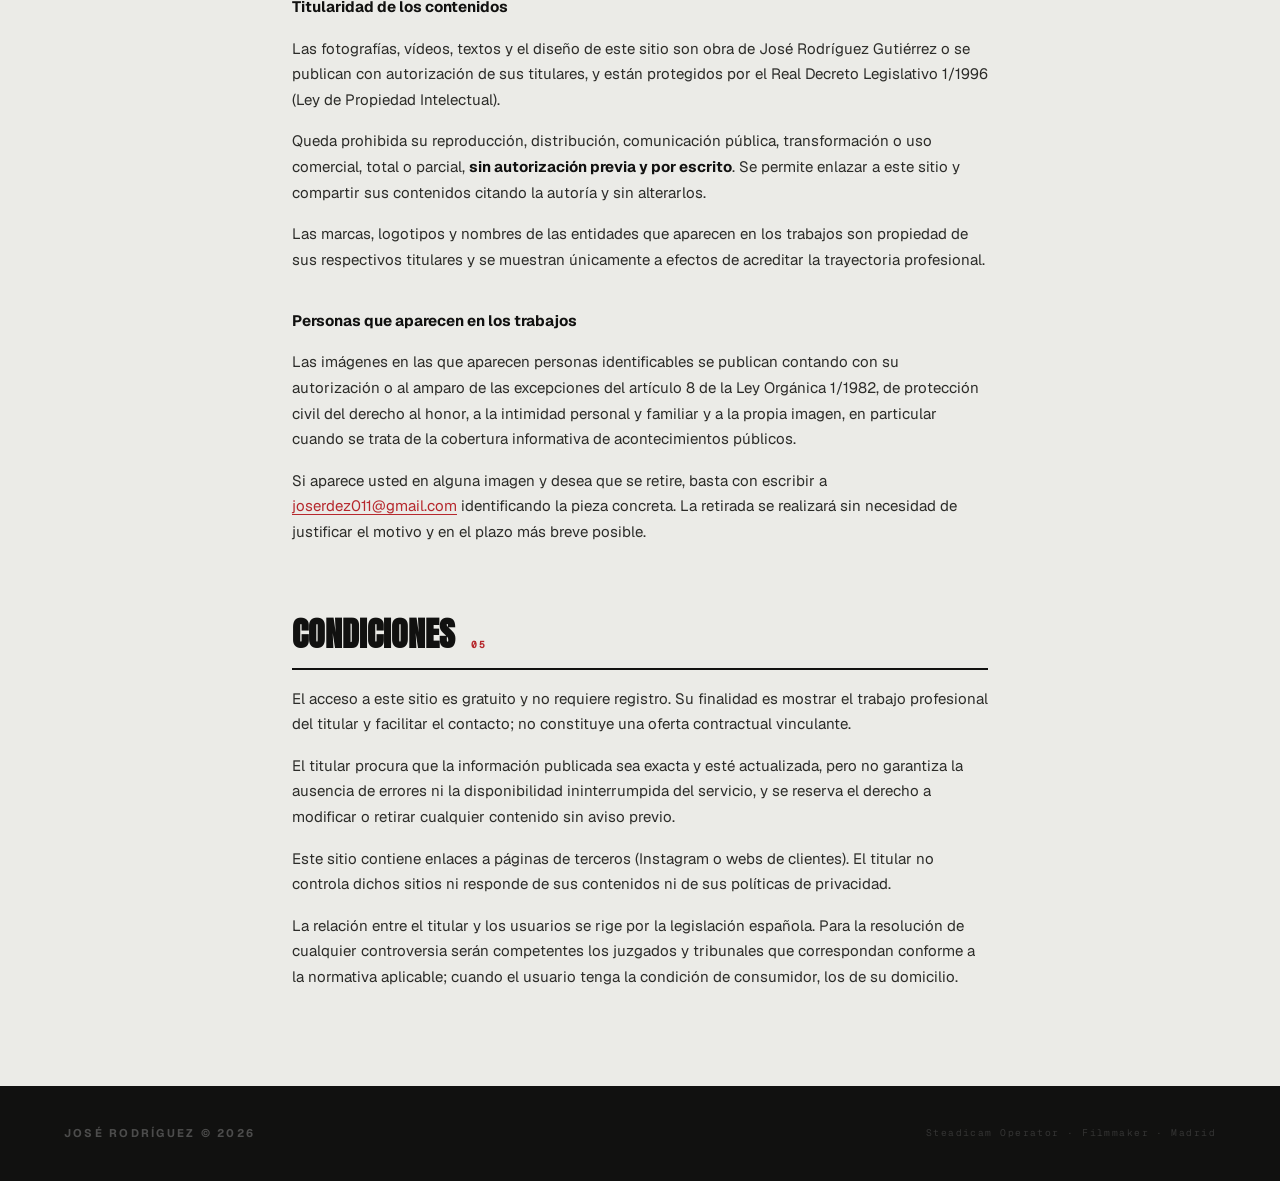
==== commit 1ffcf555: "Deja el portfolio sólo en fútbol y añade los posts de Sporting y Leganés - Portfolio Foto: dos bloqu" ====
--- a/legal.html
+++ b/legal.html
@@ -190,13 +190,6 @@
     <h2>Cookies <em>03</em></h2>
     <p>Este sitio <strong>no instala cookies propias ni de analítica</strong>, y no utiliza ninguna tecnología de seguimiento o de elaboración de perfiles. Por ese motivo no se muestra ningún banner de consentimiento: no hay nada que consentir mientras se navega normalmente.</p>
     <p>Las tipografías se sirven desde este mismo dominio, de modo que la navegación no genera conexiones a servidores de terceros.</p>
-
-    <div class="l-note">
-      <p><strong>Única excepción: los reproductores de vídeo y música.</strong></p>
-      <p>El portfolio incluye vídeos alojados en YouTube y dos canciones alojadas en Spotify. Ninguno de esos reproductores <strong>se carga automáticamente</strong>: en su lugar se muestra una imagen o un botón, y sólo al pulsarlo se establece la conexión con la plataforma correspondiente, que en ese momento puede instalar sus propias cookies y tratar la dirección IP.</p>
-      <p>Pulsar ese botón constituye el consentimiento previsto en el art. 22.2 de la LSSI-CE. Si no se pulsa, no se produce ninguna conexión. Los vídeos se sirven además a través del dominio <em>youtube-nocookie.com</em>, que reduce el seguimiento.</p>
-      <p>Condiciones de cada plataforma: <a href="https://www.spotify.com/es/legal/privacy-policy/" target="_blank" rel="noopener">privacidad de Spotify</a> · <a href="https://policies.google.com/privacy" target="_blank" rel="noopener">privacidad de Google/YouTube</a>.</p>
-    </div>
   </section>
 
   <!-- ════════ 04 · Propiedad intelectual + derecho a la propia imagen (LO 1/1982) ════════ -->
@@ -218,7 +211,7 @@
     <h2>Condiciones <em>05</em></h2>
     <p>El acceso a este sitio es gratuito y no requiere registro. Su finalidad es mostrar el trabajo profesional del titular y facilitar el contacto; no constituye una oferta contractual vinculante.</p>
     <p>El titular procura que la información publicada sea exacta y esté actualizada, pero no garantiza la ausencia de errores ni la disponibilidad ininterrumpida del servicio, y se reserva el derecho a modificar o retirar cualquier contenido sin aviso previo.</p>
-    <p>Este sitio contiene enlaces a páginas de terceros (Instagram, Spotify, YouTube o webs de clientes). El titular no controla dichos sitios ni responde de sus contenidos ni de sus políticas de privacidad.</p>
+    <p>Este sitio contiene enlaces a páginas de terceros (Instagram o webs de clientes). El titular no controla dichos sitios ni responde de sus contenidos ni de sus políticas de privacidad.</p>
     <p>La relación entre el titular y los usuarios se rige por la legislación española. Para la resolución de cualquier controversia serán competentes los juzgados y tribunales que correspondan conforme a la normativa aplicable; cuando el usuario tenga la condición de consumidor, los de su domicilio.</p>
   </section>
 </main>
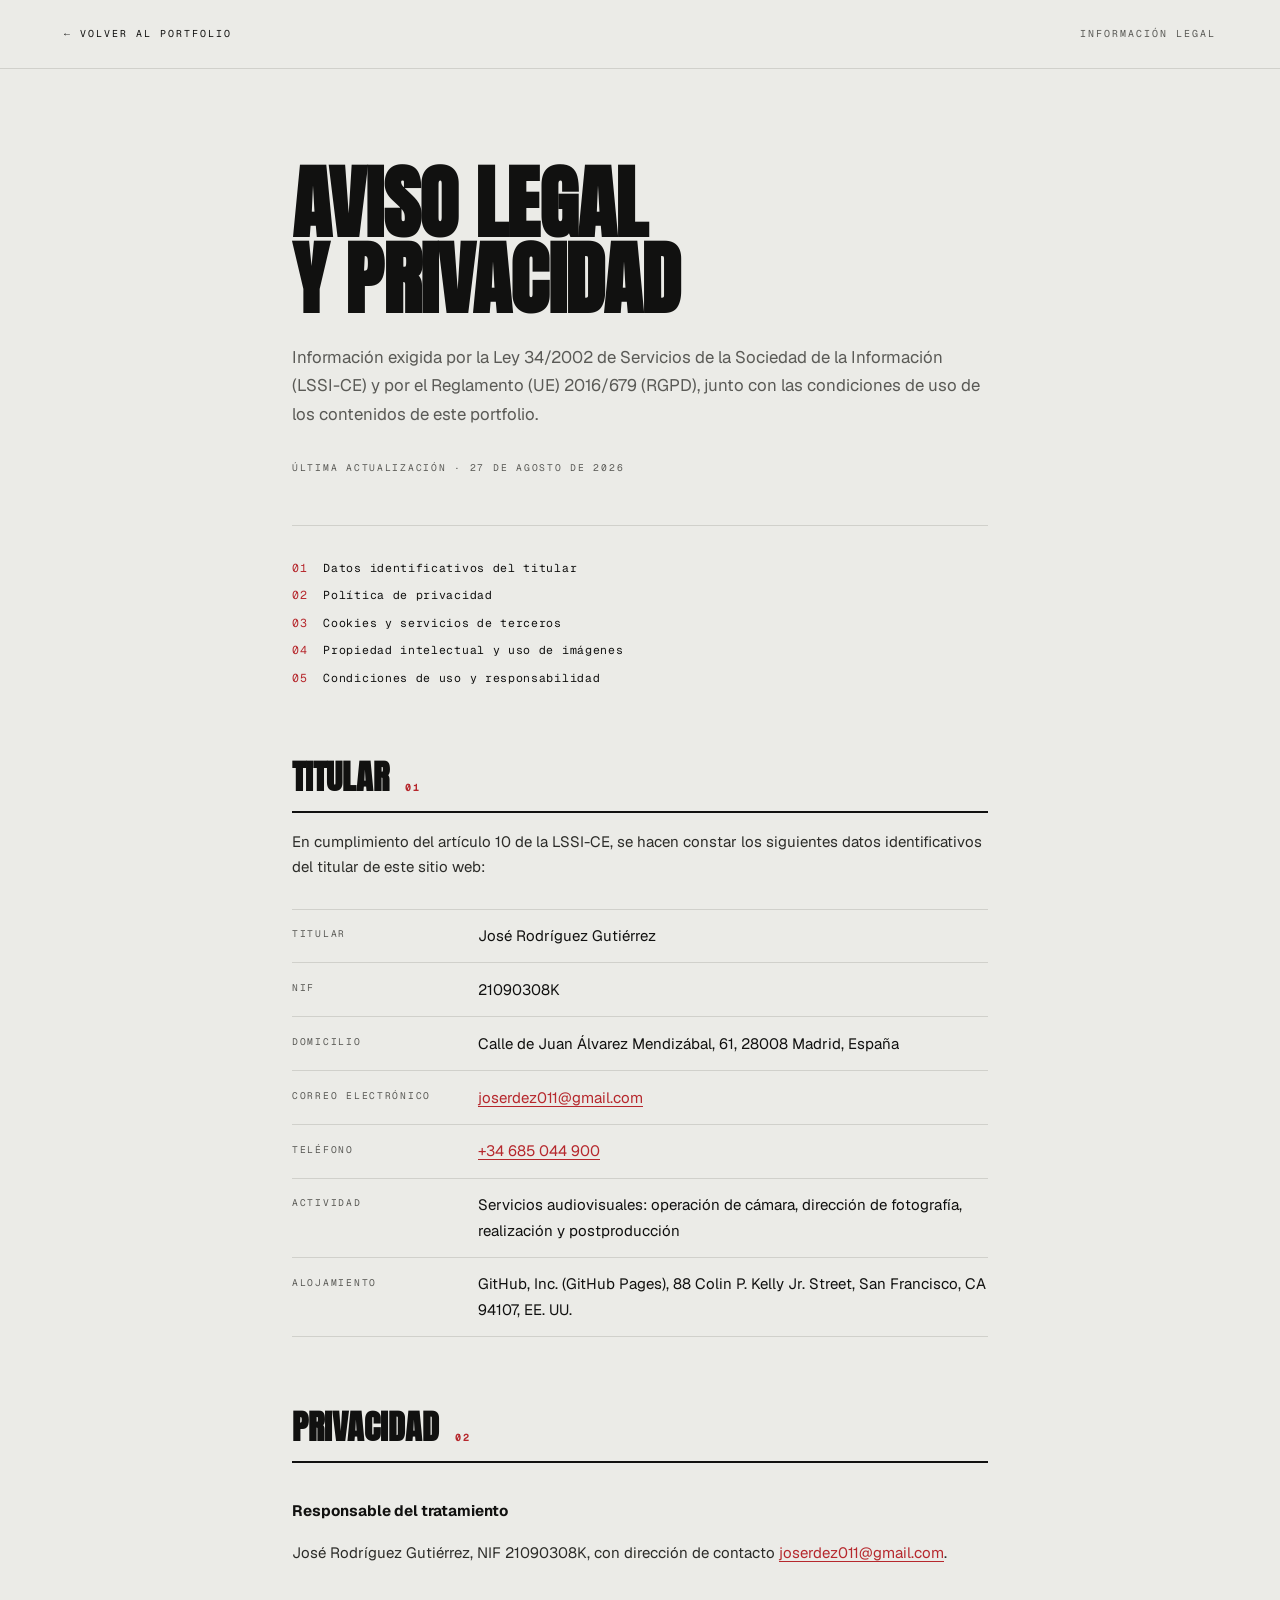
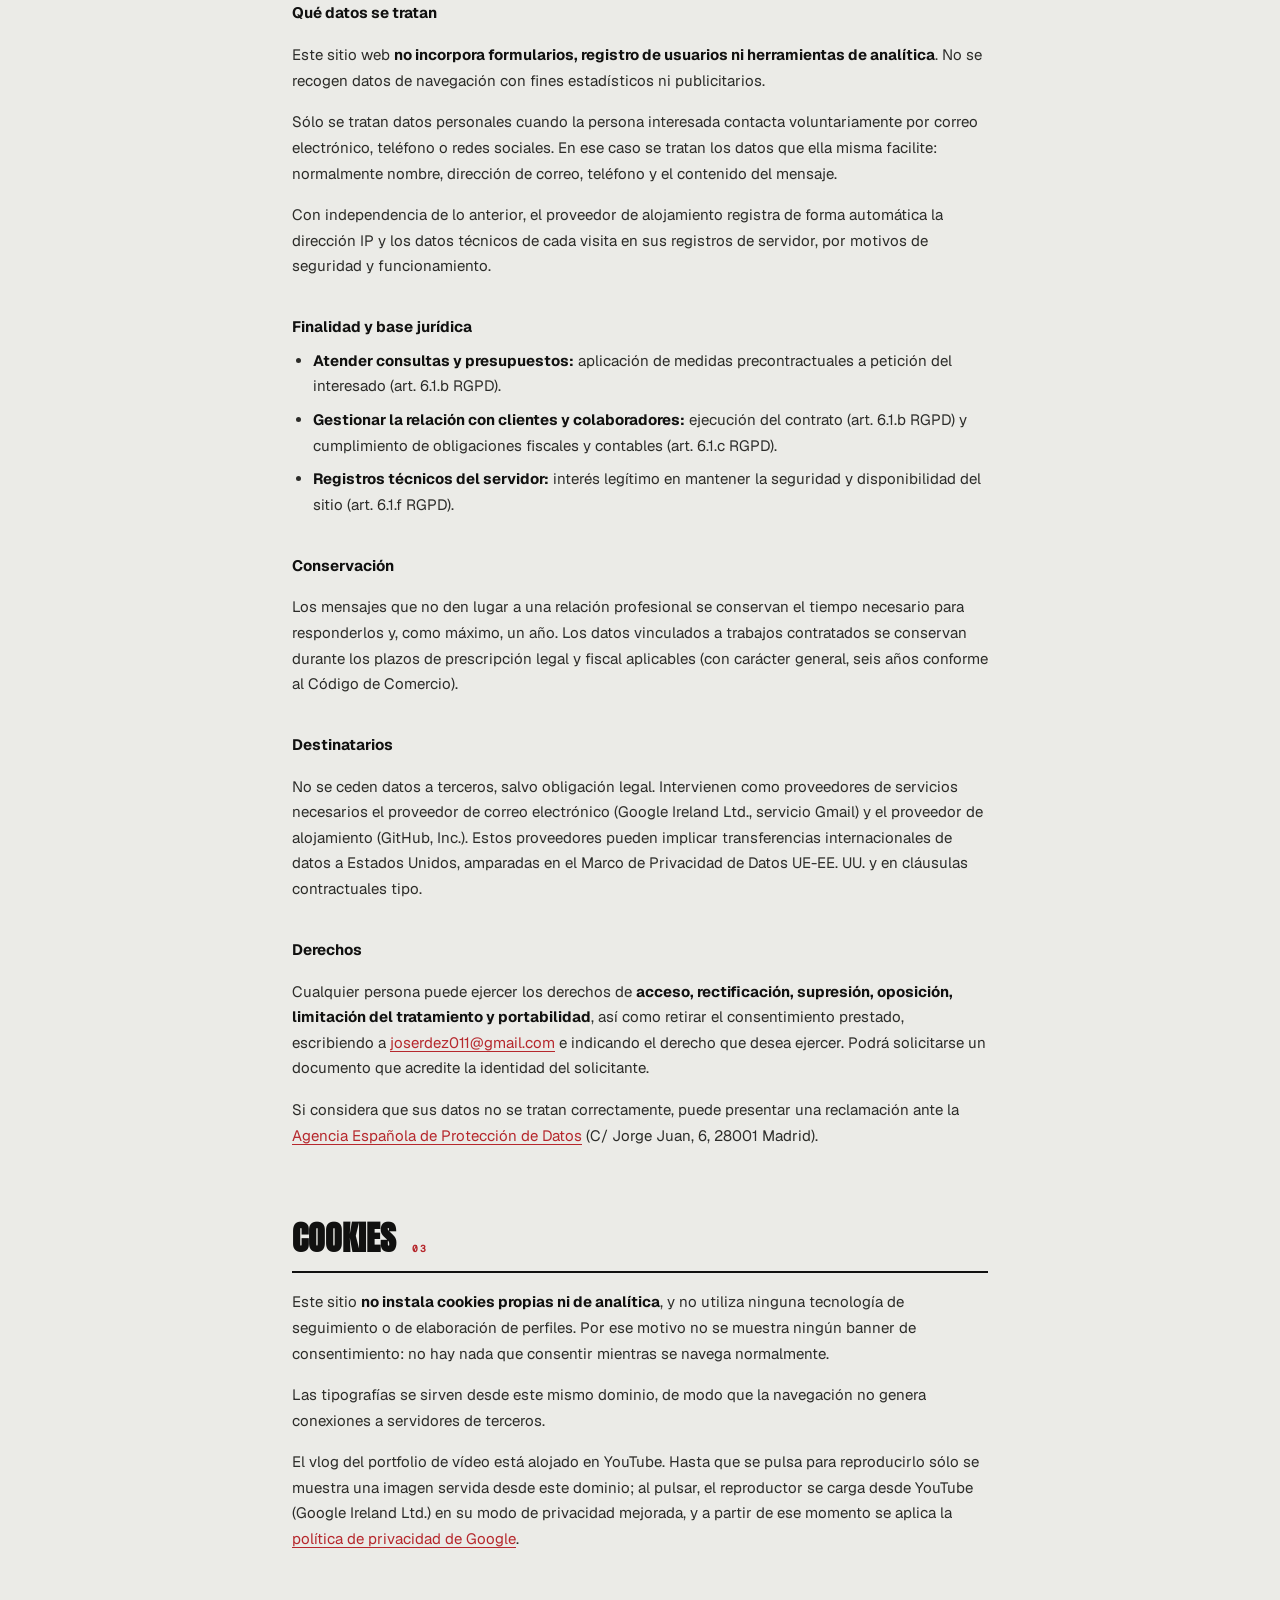
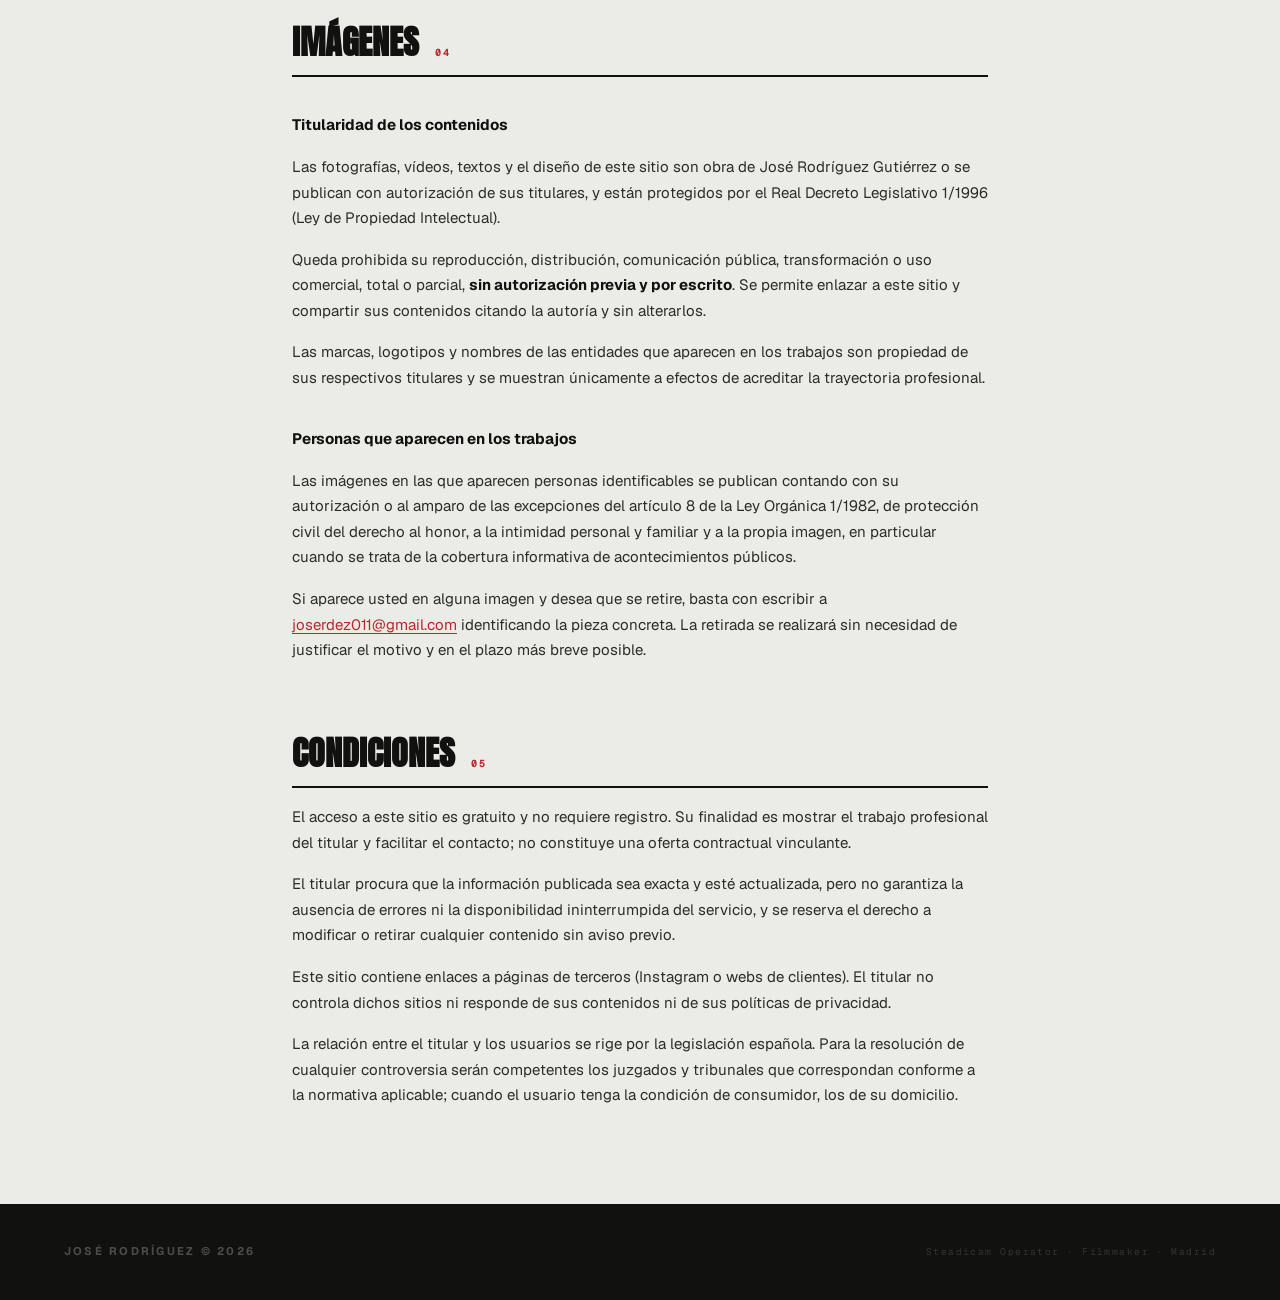
==== commit 2e237f08: "Añade Atlético Madrileño al portfolio de foto y el vlog de Atlético Stats al de vídeo - Portada: nue" ====
--- a/legal.html
+++ b/legal.html
@@ -190,6 +190,7 @@
     <h2>Cookies <em>03</em></h2>
     <p>Este sitio <strong>no instala cookies propias ni de analítica</strong>, y no utiliza ninguna tecnología de seguimiento o de elaboración de perfiles. Por ese motivo no se muestra ningún banner de consentimiento: no hay nada que consentir mientras se navega normalmente.</p>
     <p>Las tipografías se sirven desde este mismo dominio, de modo que la navegación no genera conexiones a servidores de terceros.</p>
+    <p>El vlog del portfolio de vídeo está alojado en YouTube. Hasta que se pulsa para reproducirlo sólo se muestra una imagen servida desde este dominio; al pulsar, el reproductor se carga desde YouTube (Google Ireland Ltd.) en su modo de privacidad mejorada, y a partir de ese momento se aplica la <a href="https://policies.google.com/privacy" target="_blank" rel="noopener">política de privacidad de Google</a>.</p>
   </section>
 
   <!-- ════════ 04 · Propiedad intelectual + derecho a la propia imagen (LO 1/1982) ════════ -->
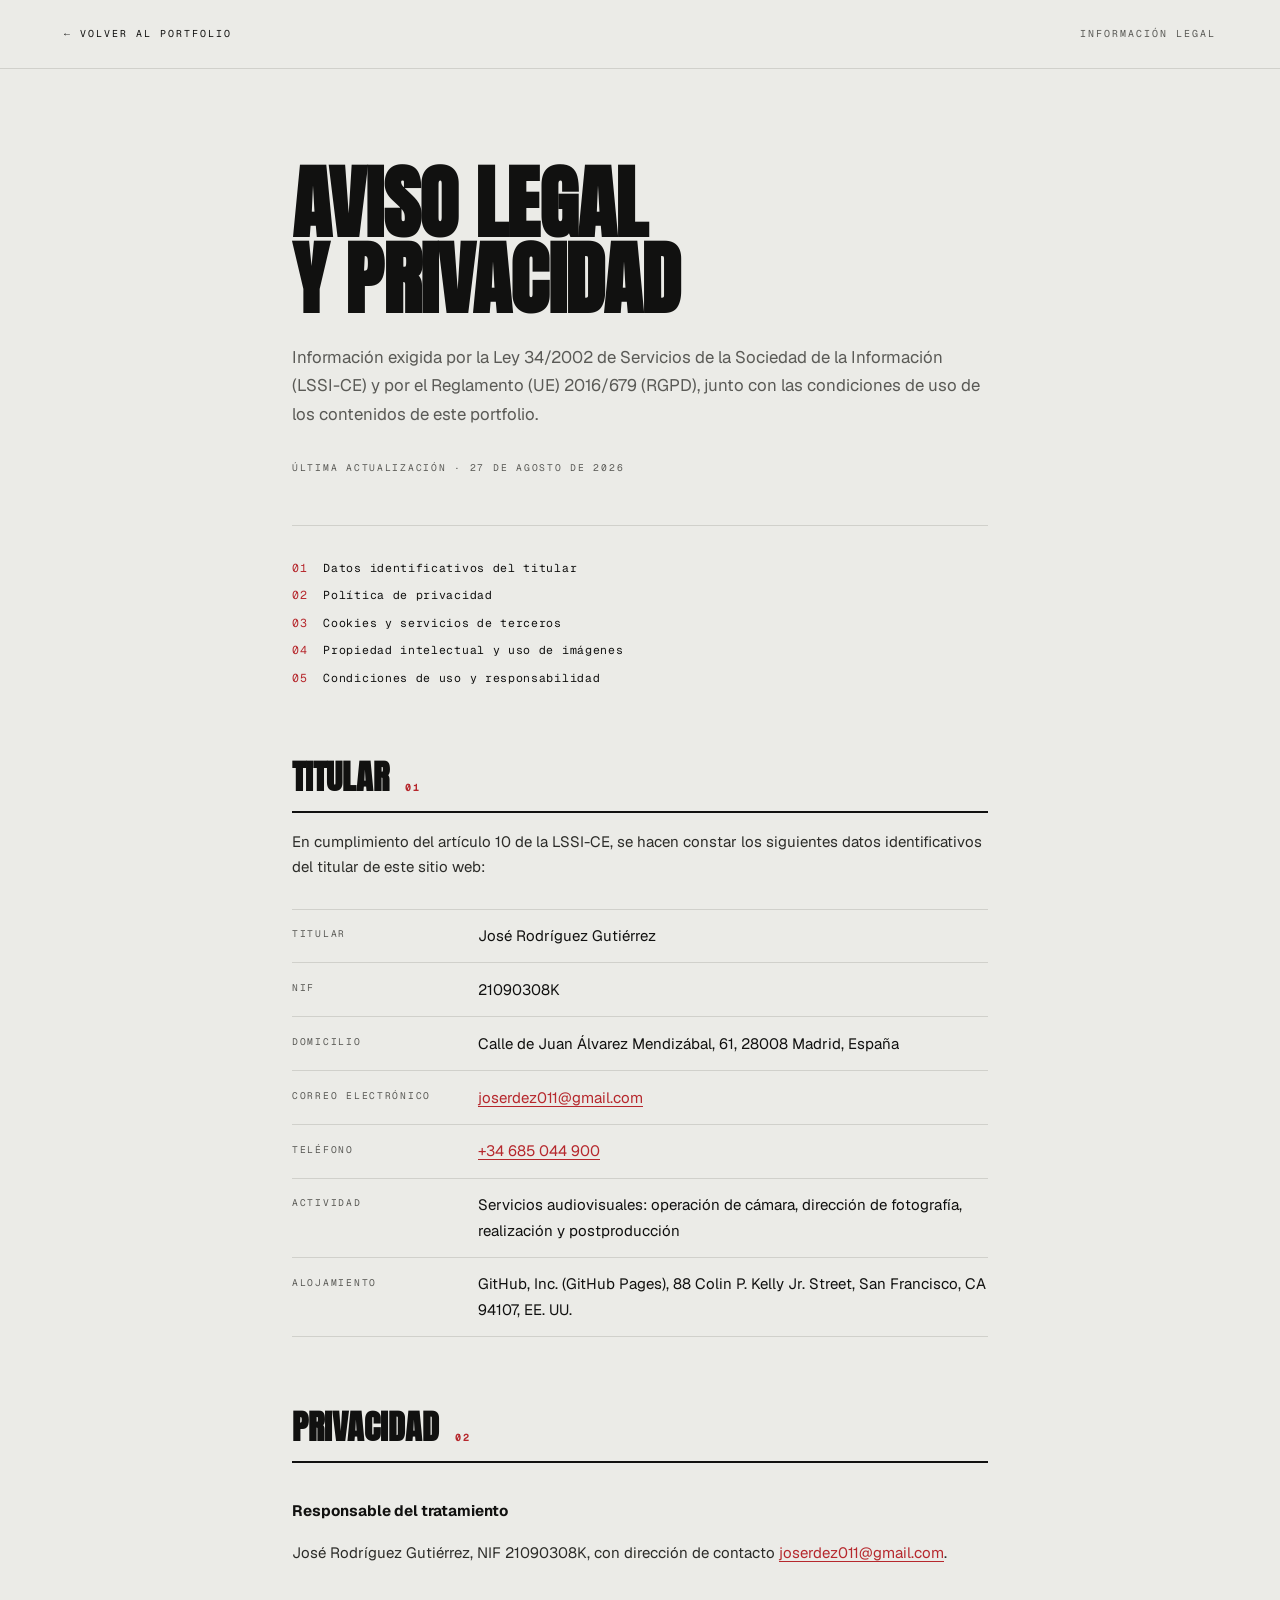
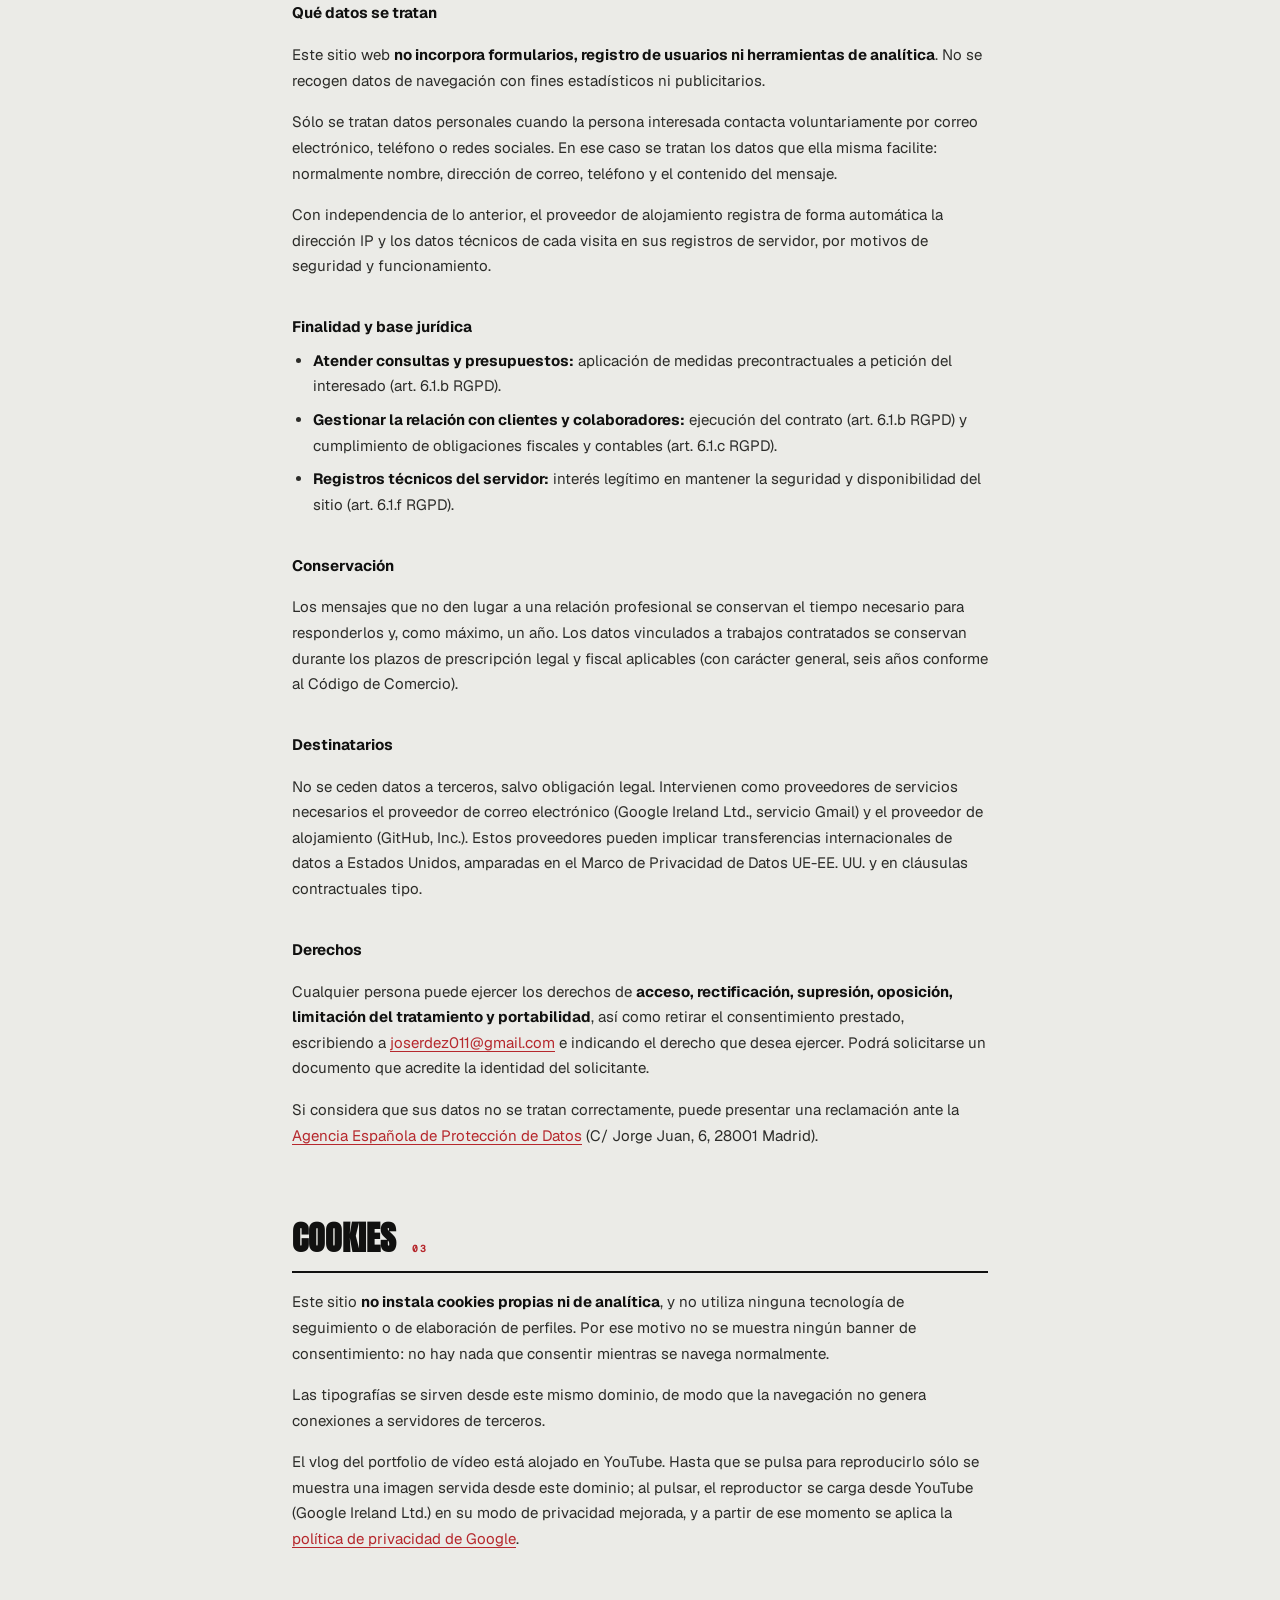
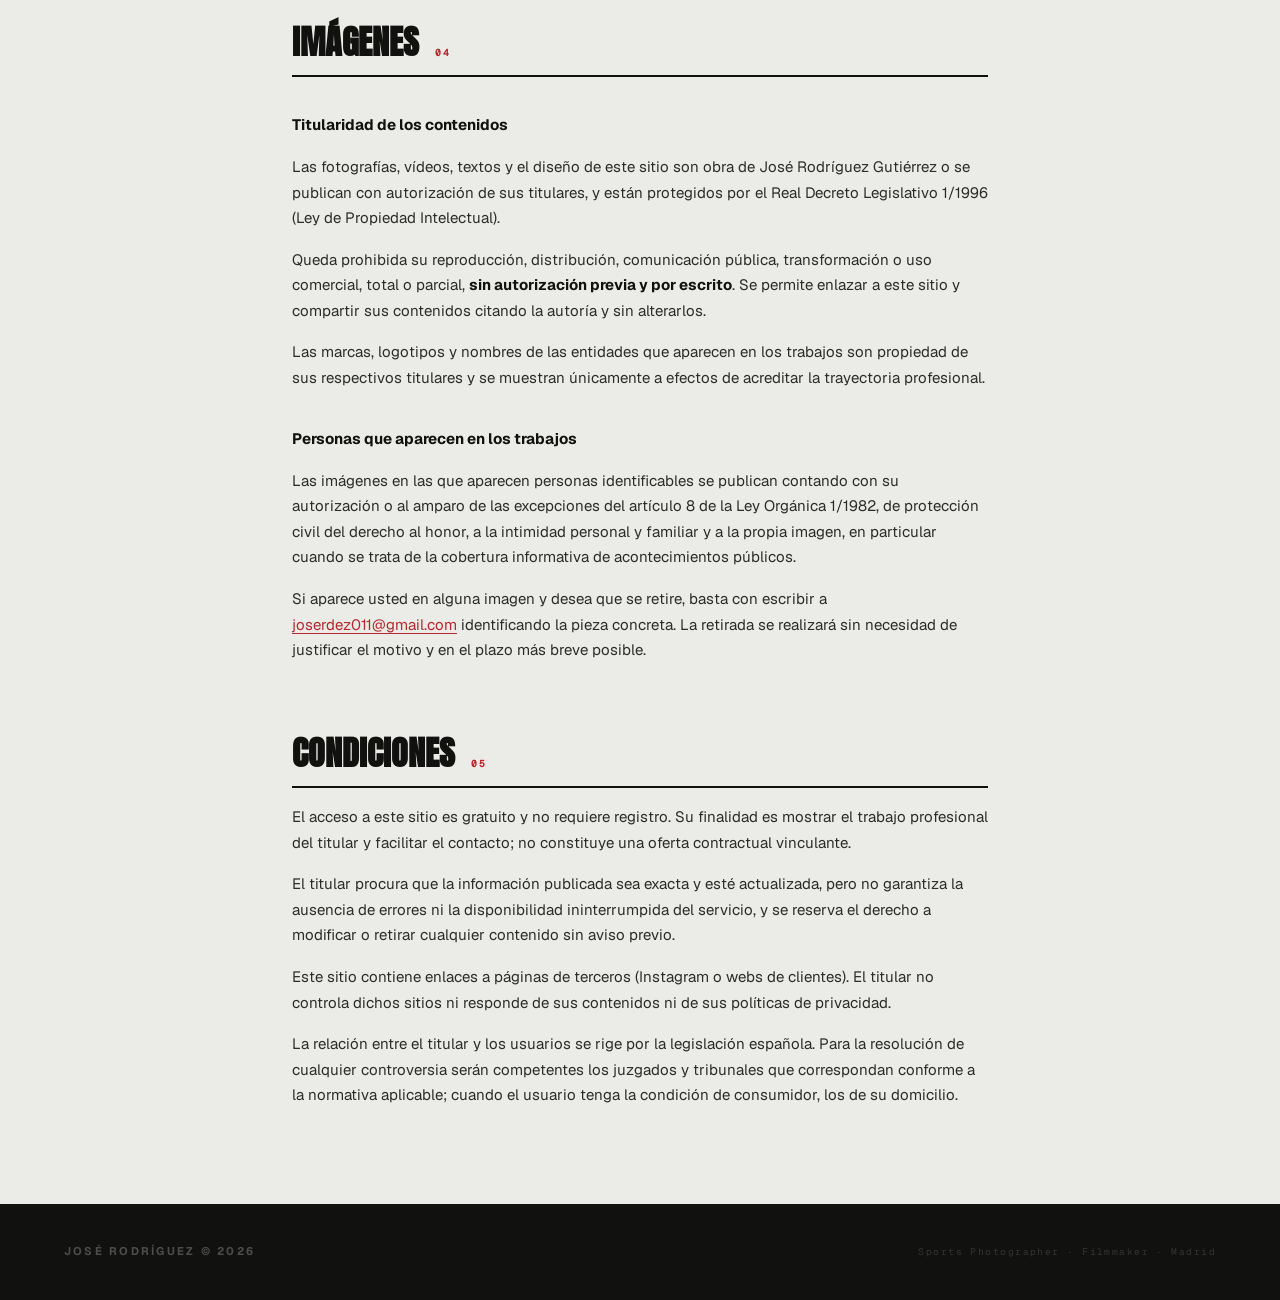
==== commit 76091224: "Cambios del 27/10: Sports Photographer, botón de contacto en portada, cinta de clientes con logos y " ====
--- a/legal.html
+++ b/legal.html
@@ -219,7 +219,7 @@
 
 <footer>
   <div class="foot-name">José Rodríguez © 2026</div>
-  <div class="foot-copy">Steadicam Operator · Filmmaker · Madrid</div>
+  <div class="foot-copy">Sports Photographer · Filmmaker · Madrid</div>
 </footer>
 
 </body>
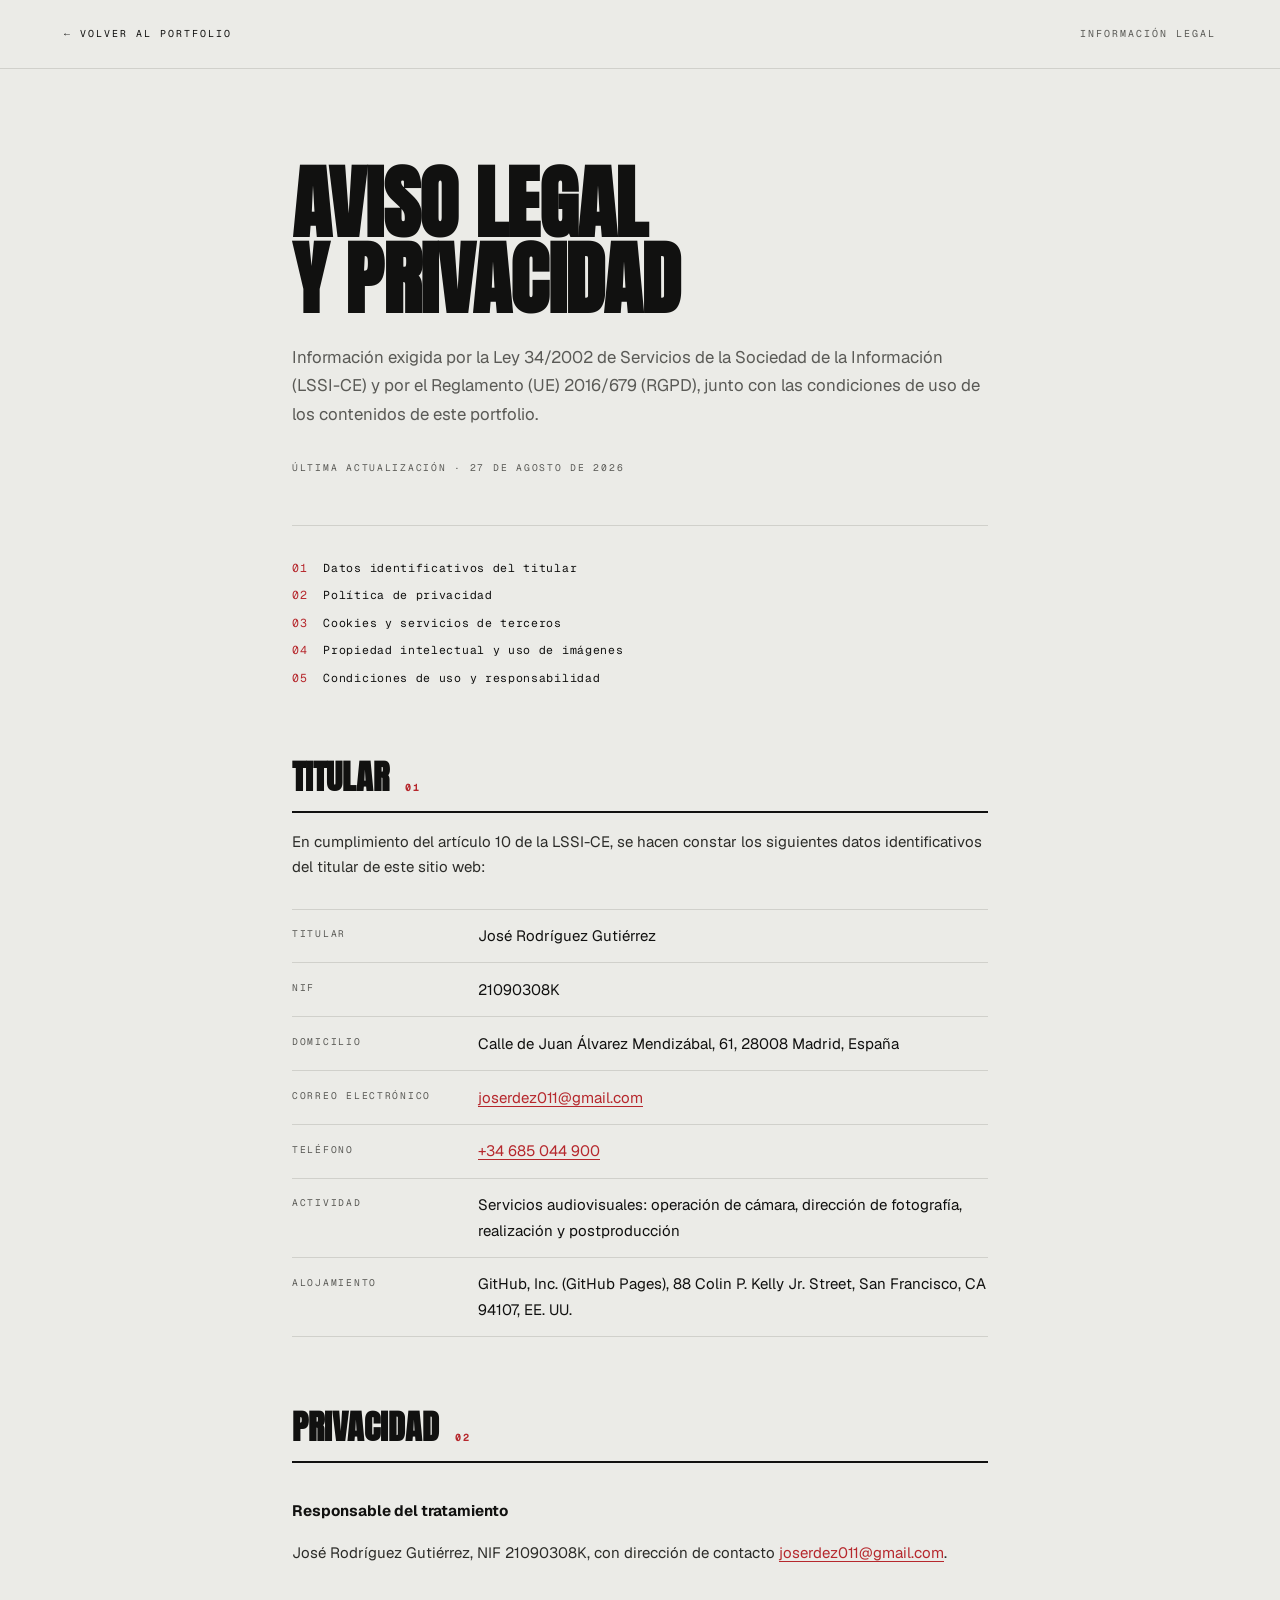
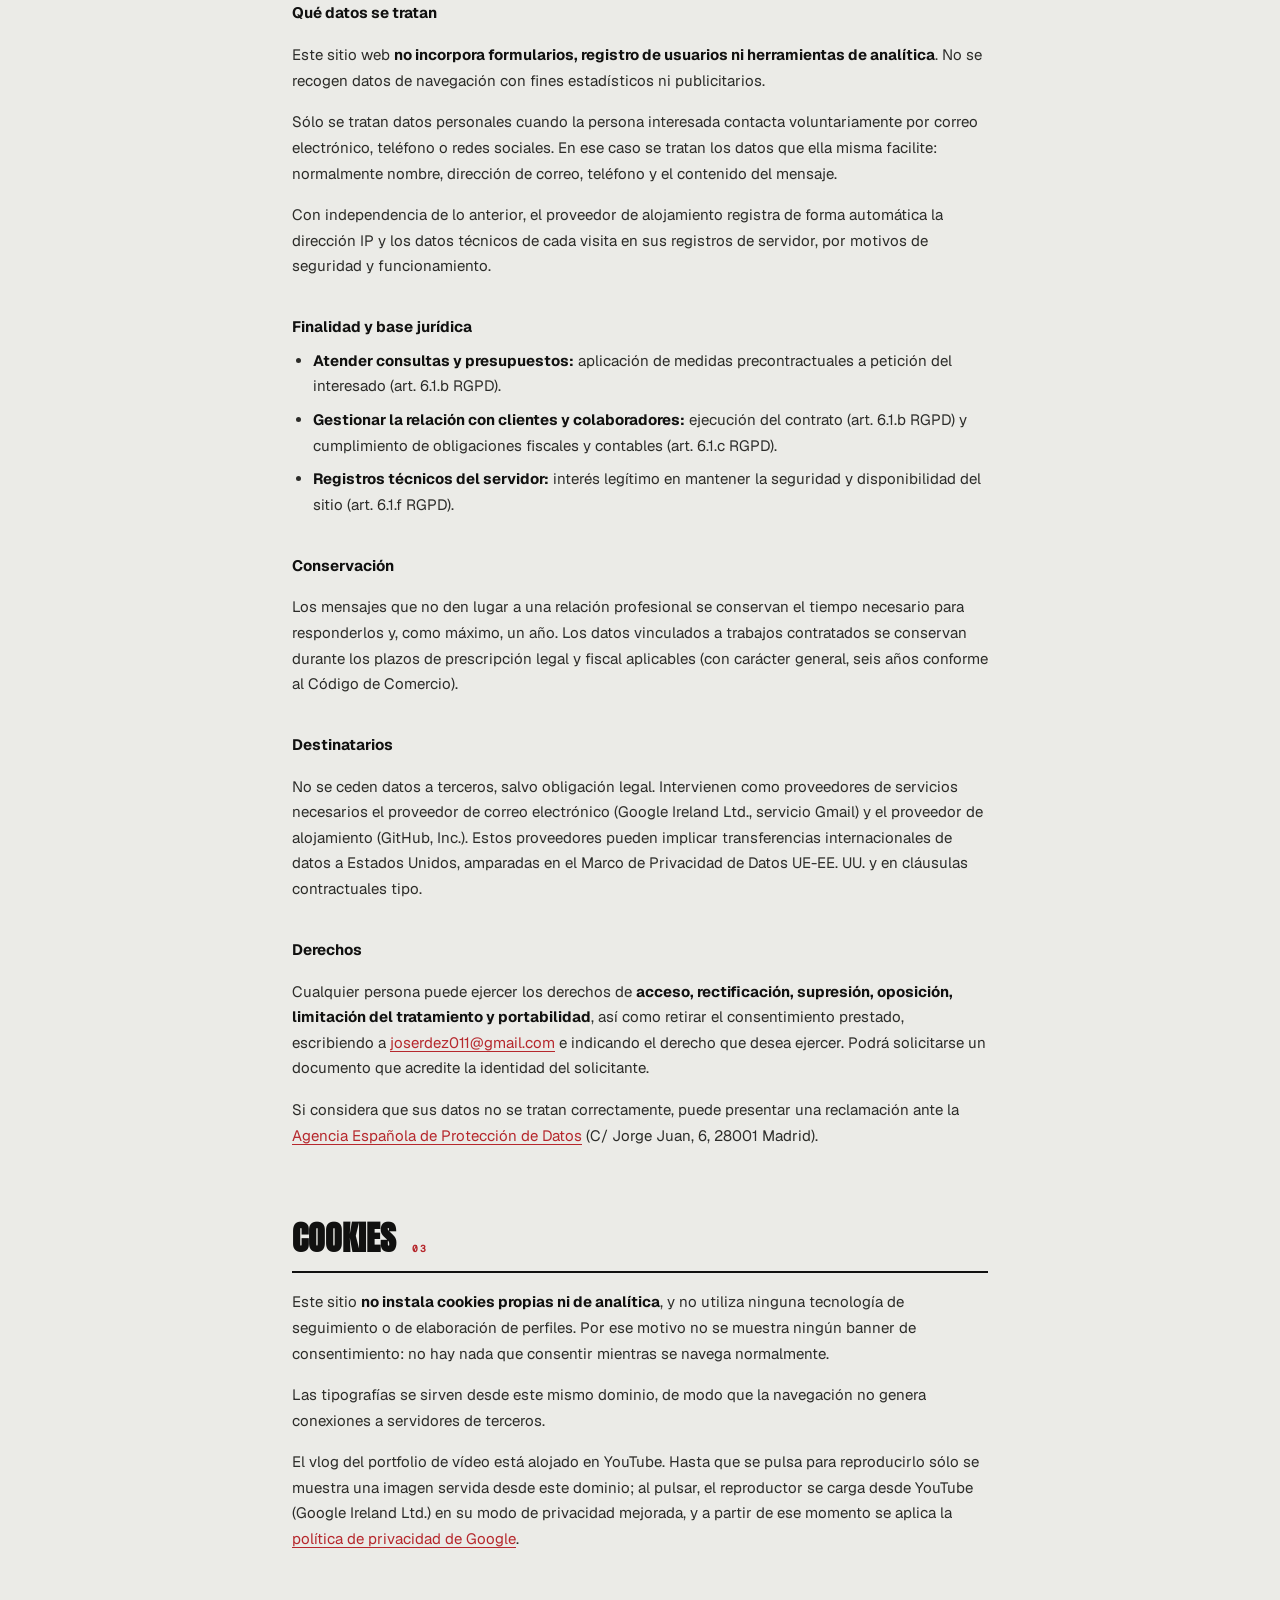
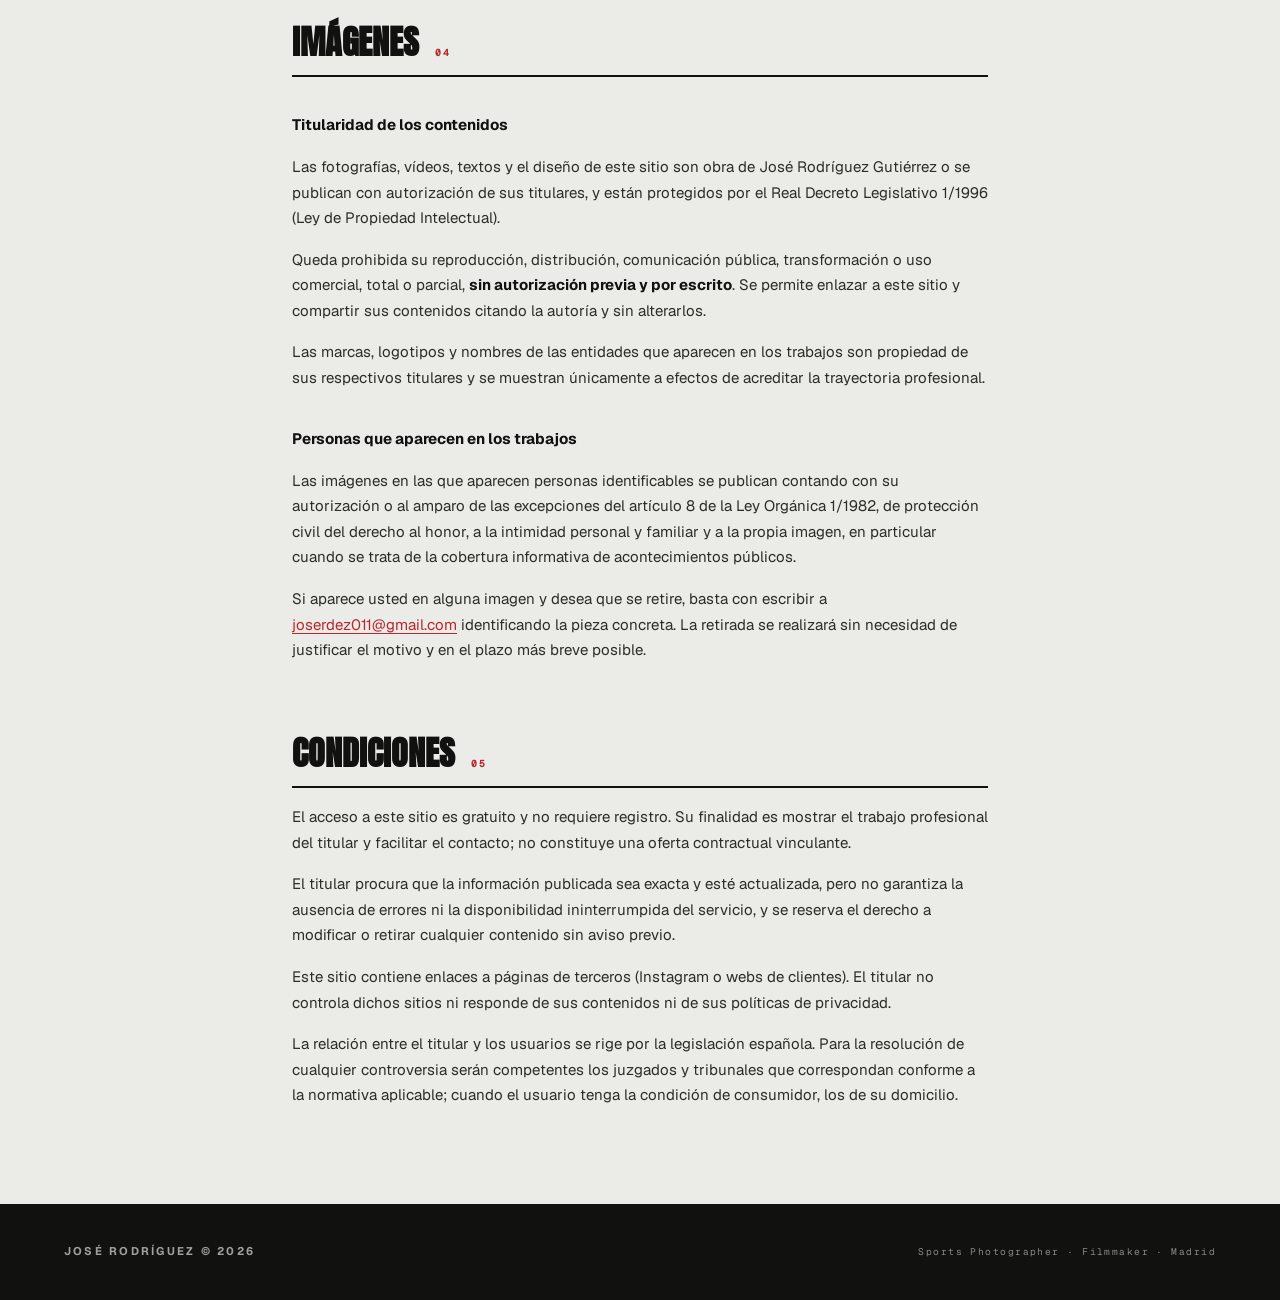
==== commit 3344039c: "Sube el contraste del pie de página, que apenas se leía sobre el negro" ====
--- a/legal.html
+++ b/legal.html
@@ -111,13 +111,13 @@
     .l-note strong { color: var(--white); }
 
     footer {
-      background: var(--dark); color: rgba(255,255,255,0.25);
+      background: var(--dark); color: rgba(255,255,255,0.6);
       padding: 2.4rem clamp(1.4rem, 5vw, 5rem);
       display: flex; justify-content: space-between; align-items: center;
       flex-wrap: wrap; gap: 1rem 2rem;
     }
     .foot-name { font-family: var(--fh); font-size: 0.7rem; font-weight: 700; letter-spacing: 0.2em; text-transform: uppercase; }
-    .foot-copy { font-family: var(--fm); font-size: 0.6rem; letter-spacing: 0.15em; color: rgba(255,255,255,0.15); }
+    .foot-copy { font-family: var(--fm); font-size: 0.6rem; letter-spacing: 0.15em; color: rgba(255,255,255,0.5); }
   </style>
 </head>
 <body>
